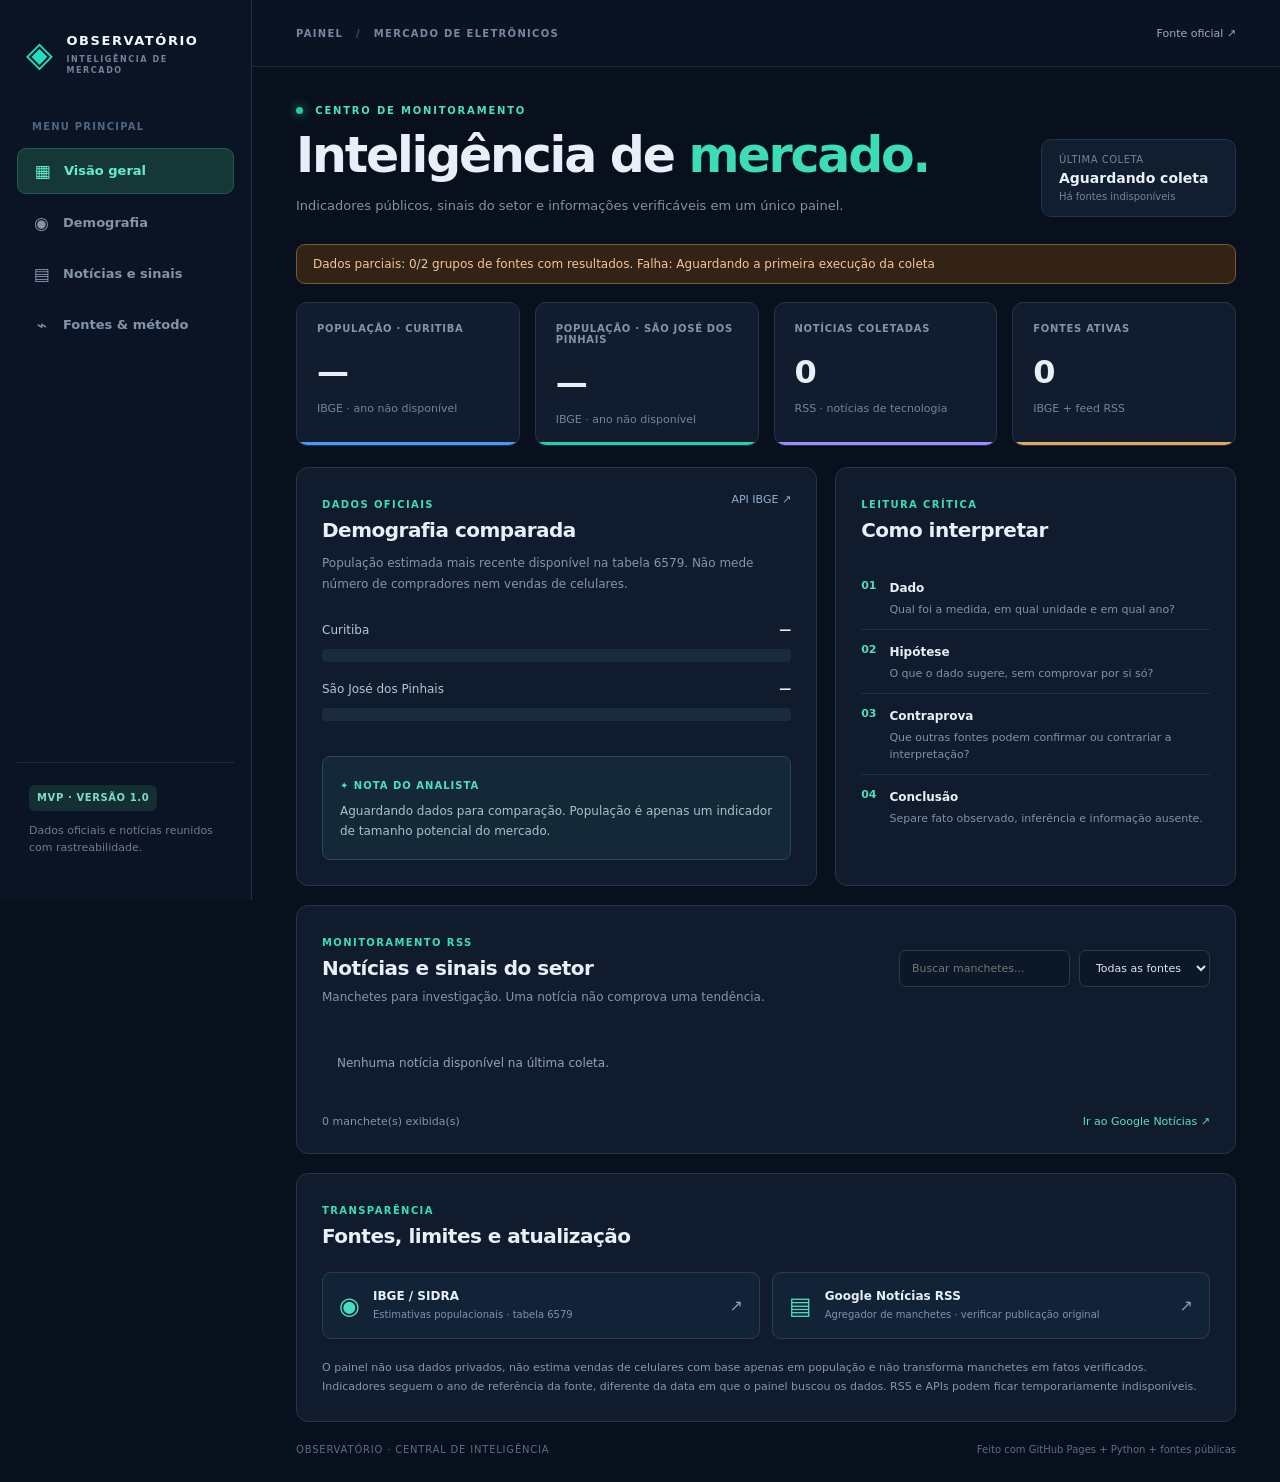
==== index.html @ 1c0e1608 "Corrige entrada do GitHub Pages redirecionando para site/" ====
<!doctype html>
<html lang="pt-BR">
<head>
  <meta charset="utf-8">
  <meta name="viewport" content="width=device-width, initial-scale=1">
  <meta name="robots" content="noindex">
  <title>Central de Inteligência — Abrindo painel</title>
  <meta http-equiv="refresh" content="0; url=./site/">
  <script>window.location.replace('./site/');</script>
</head>
<body>
  <p>Abrindo a Central de Inteligência… <a href="./site/">Clique aqui para acessar o painel</a>.</p>
</body>
</html>
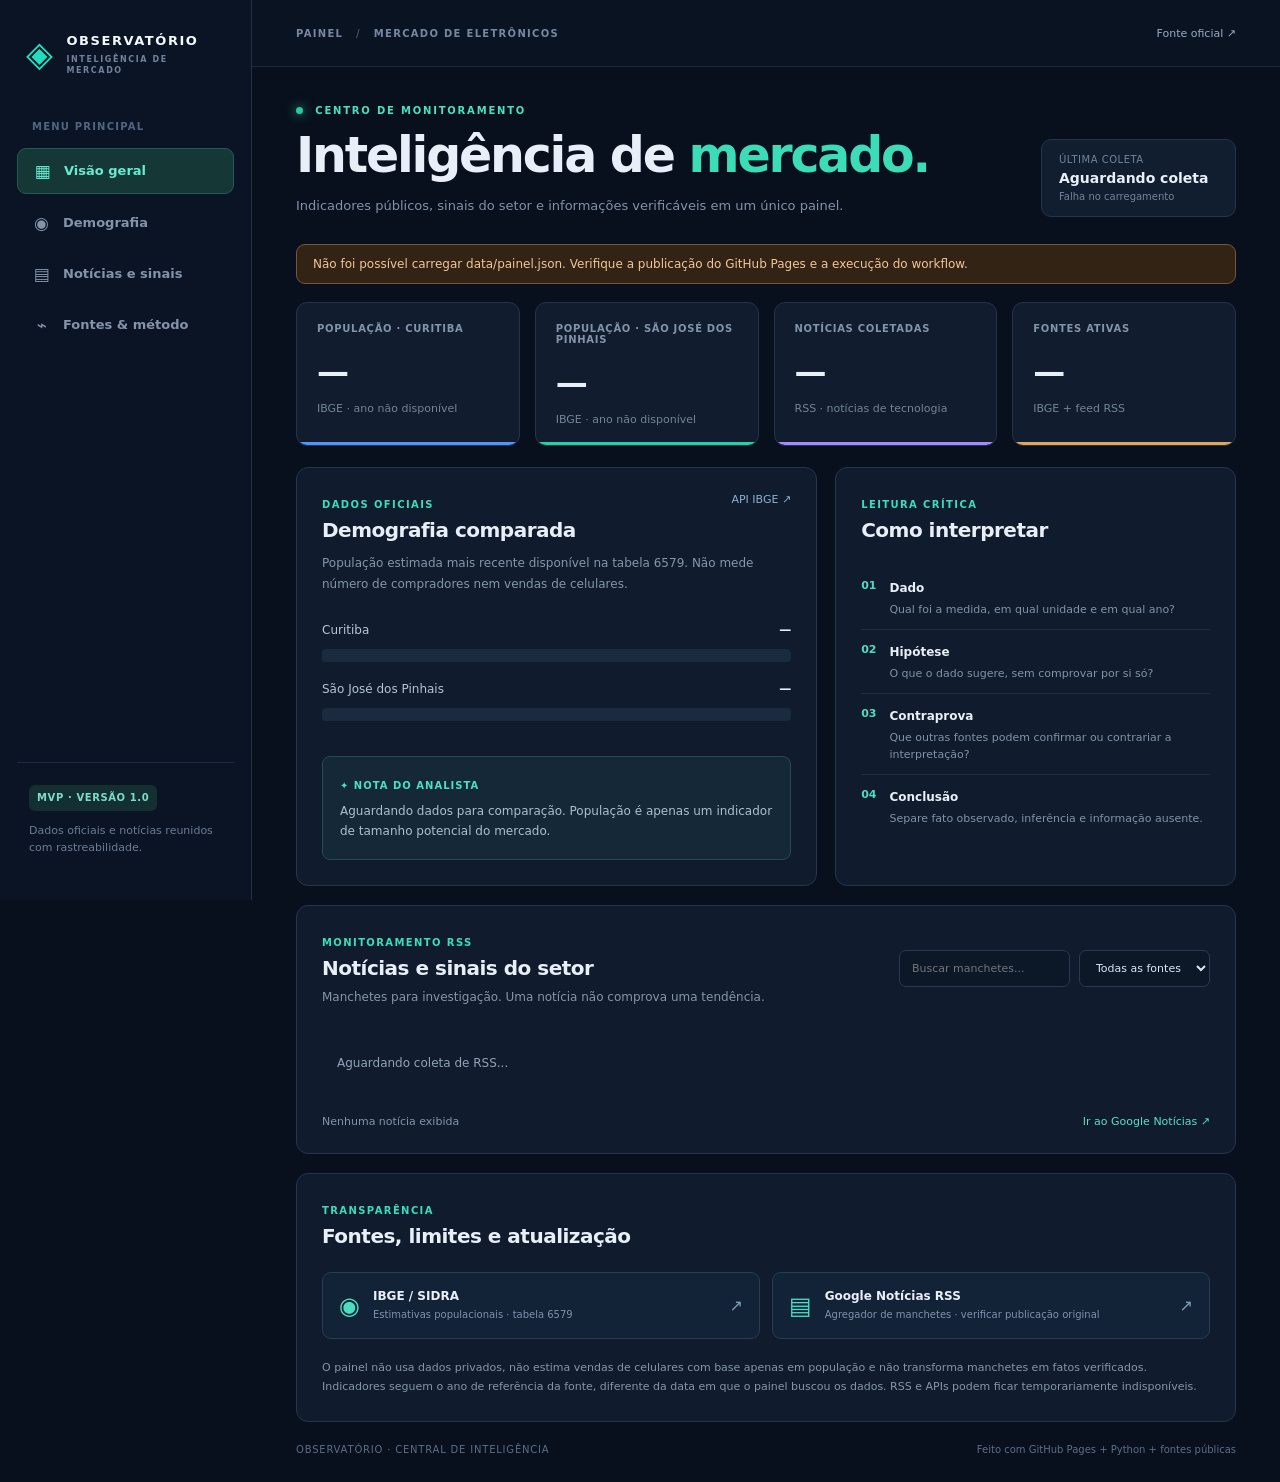
==== commit dc3274c8: "Corrige homepage: renderiza painel completo sem redirecionamento" ====
--- a/index.html
+++ b/index.html
@@ -3,12 +3,87 @@
 <head>
   <meta charset="utf-8">
   <meta name="viewport" content="width=device-width, initial-scale=1">
-  <meta name="robots" content="noindex">
-  <title>Central de Inteligência — Abrindo painel</title>
-  <meta http-equiv="refresh" content="0; url=./site/">
-  <script>window.location.replace('./site/');</script>
+  <meta name="theme-color" content="#0a1222">
+  <meta name="description" content="Painel de inteligência de mercado com indicadores públicos do IBGE e notícias de tecnologia via RSS.">
+  <title>Observatório | Inteligência de Mercado</title>
+  <link rel="stylesheet" href="./site/styles.css">
 </head>
 <body>
-  <p>Abrindo a Central de Inteligência… <a href="./site/">Clique aqui para acessar o painel</a>.</p>
+  <div class="layout">
+    <aside class="sidebar" aria-label="Navegação principal">
+      <a class="brand" href="#inicio"><span class="brand-icon">◈</span><span>OBSERVATÓRIO<small>INTELIGÊNCIA DE MERCADO</small></span></a>
+      <div class="nav-label">MENU PRINCIPAL</div>
+      <nav>
+        <a class="nav-link active" href="#inicio"><span>▦</span> Visão geral</a>
+        <a class="nav-link" href="#demografia"><span>◉</span> Demografia</a>
+        <a class="nav-link" href="#noticias"><span>▤</span> Notícias e sinais</a>
+        <a class="nav-link" href="#fontes"><span>⌁</span> Fontes & método</a>
+      </nav>
+      <div class="sidebar-bottom">
+        <span class="tiny-pill">MVP · VERSÃO 1.0</span>
+        <p>Dados oficiais e notícias reunidos com rastreabilidade.</p>
+      </div>
+    </aside>
+    <main id="inicio" class="main">
+      <header class="topbar">
+        <div class="crumb">PAINEL <span>/</span> MERCADO DE ELETRÔNICOS</div>
+        <a class="top-link" href="https://www.ibge.gov.br/" target="_blank" rel="noopener noreferrer">Fonte oficial ↗</a>
+      </header>
+      <div class="content">
+        <div class="hero-top">
+          <div>
+            <div class="eyebrow"><span class="dot"></span> CENTRO DE MONITORAMENTO</div>
+            <h1>Inteligência de <em>mercado.</em></h1>
+            <p class="subtitle">Indicadores públicos, sinais do setor e informações verificáveis em um único painel.</p>
+          </div>
+          <div class="update-box"><span>ÚLTIMA COLETA</span><strong id="updated-at">Aguardando coleta</strong><small id="source-status">Sem dados carregados</small></div>
+        </div>
+        <div id="alert" class="alert" role="status">O painel está carregando as fontes.</div>
+
+        <section aria-label="Indicadores principais" class="metrics">
+          <article class="metric-card"><span class="metric-label">POPULAÇÃO · CURITIBA</span><strong id="population-curitiba">—</strong><span class="metric-foot" id="year-curitiba">IBGE · ano não disponível</span><span class="metric-accent blue"></span></article>
+          <article class="metric-card"><span class="metric-label">POPULAÇÃO · SÃO JOSÉ DOS PINHAIS</span><strong id="population-sjp">—</strong><span class="metric-foot" id="year-sjp">IBGE · ano não disponível</span><span class="metric-accent teal"></span></article>
+          <article class="metric-card"><span class="metric-label">NOTÍCIAS COLETADAS</span><strong id="news-count">—</strong><span class="metric-foot">RSS · notícias de tecnologia</span><span class="metric-accent violet"></span></article>
+          <article class="metric-card"><span class="metric-label">FONTES ATIVAS</span><strong id="sources-count">—</strong><span class="metric-foot">IBGE + feed RSS</span><span class="metric-accent amber"></span></article>
+        </section>
+
+        <div class="two-col">
+          <section id="demografia" class="panel" aria-labelledby="demografia-title">
+            <div class="panel-head"><div><span class="kicker">DADOS OFICIAIS</span><h2 id="demografia-title">Demografia comparada</h2></div><a href="https://servicodados.ibge.gov.br/api/docs/agregados" target="_blank" rel="noopener noreferrer" class="small-link">API IBGE ↗</a></div>
+            <p class="panel-note">População estimada mais recente disponível na tabela 6579. Não mede número de compradores nem vendas de celulares.</p>
+            <div class="bars">
+              <div class="bar-info"><span>Curitiba</span><strong id="bar-value-curitiba">—</strong></div><div class="bar-track"><div class="bar-fill bar-blue" id="bar-curitiba" style="width:0%"></div></div>
+              <div class="bar-info"><span>São José dos Pinhais</span><strong id="bar-value-sjp">—</strong></div><div class="bar-track"><div class="bar-fill bar-teal" id="bar-sjp" style="width:0%"></div></div>
+            </div>
+            <div class="insight"><span>✦ NOTA DO ANALISTA</span><p id="population-insight">Aguardando dados para comparação. População é apenas um indicador de tamanho potencial do mercado.</p></div>
+          </section>
+          <section class="panel" aria-labelledby="metodo-title">
+            <div class="panel-head"><div><span class="kicker">LEITURA CRÍTICA</span><h2 id="metodo-title">Como interpretar</h2></div></div>
+            <div class="method-item"><span class="method-num">01</span><div><strong>Dado</strong><p>Qual foi a medida, em qual unidade e em qual ano?</p></div></div>
+            <div class="method-item"><span class="method-num">02</span><div><strong>Hipótese</strong><p>O que o dado sugere, sem comprovar por si só?</p></div></div>
+            <div class="method-item"><span class="method-num">03</span><div><strong>Contraprova</strong><p>Que outras fontes podem confirmar ou contrariar a interpretação?</p></div></div>
+            <div class="method-item"><span class="method-num">04</span><div><strong>Conclusão</strong><p>Separe fato observado, inferência e informação ausente.</p></div></div>
+          </section>
+        </div>
+
+        <section id="noticias" class="panel news-panel" aria-labelledby="noticias-title">
+          <div class="panel-head news-header"><div><span class="kicker">MONITORAMENTO RSS</span><h2 id="noticias-title">Notícias e sinais do setor</h2><p class="panel-note">Manchetes para investigação. Uma notícia não comprova uma tendência.</p></div><div class="news-controls"><label class="sr-only" for="news-search">Buscar manchetes</label><input id="news-search" placeholder="Buscar manchetes..." type="search"><label class="sr-only" for="news-filter">Fonte</label><select id="news-filter"><option value="">Todas as fontes</option></select></div></div>
+          <div id="news-list" class="news-list"><p class="empty">Aguardando coleta de RSS...</p></div>
+          <div class="news-bottom"><span id="news-shown">Nenhuma notícia exibida</span><a href="https://news.google.com/?hl=pt-BR&gl=BR&ceid=BR:pt-419" target="_blank" rel="noopener noreferrer">Ir ao Google Notícias ↗</a></div>
+        </section>
+
+        <section id="fontes" class="panel" aria-labelledby="fontes-title">
+          <div class="panel-head"><div><span class="kicker">TRANSPARÊNCIA</span><h2 id="fontes-title">Fontes, limites e atualização</h2></div></div>
+          <div class="sources-grid">
+            <a href="https://sidra.ibge.gov.br/tabela/6579" target="_blank" rel="noopener noreferrer" class="source-card"><span class="source-icon">◉</span><div><strong>IBGE / SIDRA</strong><small>Estimativas populacionais · tabela 6579</small></div><span>↗</span></a>
+            <a href="https://news.google.com/" target="_blank" rel="noopener noreferrer" class="source-card"><span class="source-icon">▤</span><div><strong>Google Notícias RSS</strong><small>Agregador de manchetes · verificar publicação original</small></div><span>↗</span></a>
+          </div>
+          <p class="disclaimer">O painel não usa dados privados, não estima vendas de celulares com base apenas em população e não transforma manchetes em fatos verificados. Indicadores seguem o ano de referência da fonte, diferente da data em que o painel buscou os dados. RSS e APIs podem ficar temporariamente indisponíveis.</p>
+        </section>
+        <footer>OBSERVATÓRIO · CENTRAL DE INTELIGÊNCIA <span>Feito com GitHub Pages + Python + fontes públicas</span></footer>
+      </div>
+    </main>
+  </div>
+  <script src="./site/app.js" defer></script>
 </body>
 </html>
--- a/site/styles.css
+++ b/site/styles.css
@@ -0,0 +1 @@
+:root{color-scheme:dark;font-family:Inter,ui-sans-serif,system-ui,-apple-system,BlinkMacSystemFont,"Segoe UI",sans-serif;background:#080f1d;color:#e9eff8;font-synthesis:none}*{box-sizing:border-box}html{scroll-behavior:smooth}body{margin:0}a{color:inherit;text-decoration:none}button,input,select{font:inherit}.layout{display:flex;min-height:100vh}.sidebar{width:252px;background:#0b1424;border-right:1px solid #223047;position:sticky;top:0;height:100vh;display:flex;flex-direction:column;padding:32px 17px}.brand{display:flex;align-items:center;gap:12px;padding:0 9px 44px;color:#f3f8ff;font-size:13px;letter-spacing:.12em;font-weight:800;line-height:1.4}.brand-icon{color:#22dec0;font-size:35px;line-height:1}.brand small{display:block;color:#71829d;font-size:8px;letter-spacing:.2em;margin-top:4px}.nav-label{color:#506580;font-size:10px;font-weight:800;letter-spacing:.12em;padding:0 15px 16px}.sidebar nav{display:flex;flex-direction:column;gap:7px}.nav-link{color:#8293aa;border-radius:9px;font-size:13px;font-weight:600;padding:12px 15px;display:flex;align-items:center;gap:12px}.nav-link span{font-size:17px;display:inline-block;width:19px;text-align:center}.nav-link:hover{color:white;background:#15253a}.nav-link.active{background:#153735;color:#64edd2;border:1px solid #215c51}.sidebar-bottom{margin-top:auto;border-top:1px solid #1d2a3f;padding:22px 12px 0;color:#6b7c94;font-size:11px;line-height:1.6}.tiny-pill{display:inline-block;font-size:10px;color:#7bdcc7;background:#142f32;padding:5px 8px;border-radius:6px;font-weight:700;letter-spacing:.06em}.main{flex:1;min-width:0}.topbar{height:67px;padding:0 44px;border-bottom:1px solid #1b2a3d;display:flex;align-items:center;justify-content:space-between;background:#0a1322}.crumb{letter-spacing:.13em;font-weight:800;font-size:10px;color:#7488a2}.crumb span{padding:0 8px;color:#40556d}.top-link{font-size:11px;color:#9aacc1}.content{padding:38px 44px 27px;max-width:1530px;margin:0 auto}.hero-top{display:flex;justify-content:space-between;align-items:end;gap:24px;margin-bottom:27px}.eyebrow{font-size:10px;letter-spacing:.18em;color:#4ce1bb;font-weight:800;margin-bottom:12px}.dot{display:inline-block;width:7px;height:7px;border-radius:50%;background:#25ca9d;box-shadow:0 0 12px #25ca9d;margin-right:7px}h1{font-size:clamp(32px,4.3vw,49px);letter-spacing:-.045em;margin:0;font-weight:800;line-height:1.15}h1 em{font-style:normal;color:#3cdcb9}.subtitle{color:#8192a9;font-size:13px;margin:12px 0 0;line-height:1.6;max-width:640px}.update-box{background:#111e30;border:1px solid #25344a;border-radius:10px;min-width:195px;padding:14px 17px;display:flex;flex-direction:column;gap:5px}.update-box span,.update-box small{font-size:10px;color:#72849d;letter-spacing:.05em}.update-box strong{font-size:14px}.update-box small{letter-spacing:0}.alert{border:1px solid #314966;background:#132236;color:#b7c7db;padding:12px 16px;border-radius:9px;font-size:12px;margin-bottom:18px}.alert.ok{border-color:#205448;background:#102a29;color:#96e8d2}.alert.warn{border-color:#795637;background:#322315;color:#f1c698}.metrics{display:grid;grid-template-columns:repeat(4,minmax(0,1fr));gap:15px;margin-bottom:21px}.metric-card{background:#111d2e;border:1px solid #253349;border-radius:11px;padding:20px 20px 19px;min-height:137px;position:relative;overflow:hidden}.metric-label{display:block;font-size:10px;color:#8293ac;letter-spacing:.07em;font-weight:800;margin-bottom:19px}.metric-card strong{font-size:clamp(21px,2.7vw,32px);letter-spacing:-.045em;display:block;font-weight:750}.metric-foot{font-size:11px;color:#72849a;display:block;margin-top:11px}.metric-accent{height:3px;position:absolute;bottom:0;left:0;width:100%}.metric-accent.blue{background:#4e96fc}.metric-accent.teal{background:#24cfaa}.metric-accent.violet{background:#a18bff}.metric-accent.amber{background:#e0a75a}.two-col{display:grid;grid-template-columns:1.3fr 1fr;gap:18px;margin-bottom:19px}.panel{background:#101c2d;border:1px solid #25354a;border-radius:12px;padding:25px;min-width:0}.panel-head{display:flex;align-items:flex-start;justify-content:space-between;gap:16px;margin-bottom:24px}.kicker{font-size:10px;letter-spacing:.14em;color:#3addb8;font-weight:800}h2{font-size:20px;letter-spacing:-.025em;margin:6px 0 0}.small-link{font-size:11px;color:#8bafd4;white-space:nowrap}.panel-note{font-size:12px;line-height:1.7;color:#8495ab;margin:-13px 0 23px}.bars{display:grid;gap:12px;margin:29px 0 27px}.bar-info{display:flex;justify-content:space-between;gap:10px;font-size:12px;color:#b6c5d6}.bar-info strong{color:#e8f1ff}.bar-track{background:#1a2a3f;height:13px;border-radius:4px;overflow:hidden;margin-bottom:8px}.bar-fill{height:100%;border-radius:4px;transition:width .5s ease}.bar-blue{background:linear-gradient(90deg,#297fdc,#73b9ff)}.bar-teal{background:linear-gradient(90deg,#0d9d90,#3be9c7)}.insight{background:#142838;border:1px solid #244c55;border-radius:8px;padding:17px}.insight span{font-size:10px;letter-spacing:.1em;color:#4bdfc4;font-weight:800}.insight p{font-size:12px;color:#abc0cd;line-height:1.7;margin:8px 0 0}.method-item{display:flex;gap:13px;padding:11px 0;border-bottom:1px solid #1f2f43}.method-item:last-child{border-bottom:0}.method-num{font-size:11px;color:#4dddbd;font-weight:700;padding-top:2px}.method-item strong{font-size:12px}.method-item p{margin:5px 0 0;color:#7f92a9;font-size:11px;line-height:1.55}.news-panel{margin-bottom:19px}.news-header{align-items:center;margin-bottom:22px}.news-header .panel-note{margin:7px 0 0}.news-controls{display:flex;gap:9px}.news-controls input,.news-controls select{min-width:0;color:#dce7f4;background:#0c1728;border:1px solid #293a51;border-radius:7px;padding:10px 12px;font-size:11px;outline:none}.news-controls input:focus,.news-controls select:focus{border-color:#2cbfa5}.news-list{display:grid;grid-template-columns:repeat(2,minmax(0,1fr));gap:10px}.news-item{border:1px solid #25344a;background:#122034;border-radius:9px;padding:18px;display:flex;flex-direction:column;gap:10px;min-height:133px;transition:border-color .2s}.news-item:hover{border-color:#42c2ac}.news-tag{font-size:9px;letter-spacing:.08em;font-weight:800;color:#75ead5}.news-item h3{font-size:14px;line-height:1.45;margin:0;font-weight:650;display:-webkit-box;-webkit-line-clamp:2;-webkit-box-orient:vertical;overflow:hidden}.news-meta{font-size:10px;color:#8494aa;margin-top:auto}.empty{color:#91a3ba;font-size:12px;padding:15px}.news-bottom{display:flex;justify-content:space-between;align-items:center;padding:18px 0 0;color:#8194ad;font-size:11px}.news-bottom a{color:#57dfc4}.sources-grid{display:grid;grid-template-columns:repeat(2,minmax(0,1fr));gap:12px}.source-card{border:1px solid #2a3c51;background:#122338;border-radius:9px;display:flex;align-items:center;gap:13px;padding:16px}.source-card:hover{border-color:#46b6a5}.source-icon{font-size:24px;color:#4addbf}.source-card div{flex:1;min-width:0}.source-card strong{font-size:12px;display:block}.source-card small{display:block;color:#8191a9;font-size:10px;margin-top:5px;line-height:1.4}.source-card>span:last-child{color:#7ea1b5}.disclaimer{font-size:11px;color:#8596a9;line-height:1.7;margin:20px 0 0}footer{display:flex;justify-content:space-between;gap:15px;padding-top:22px;font-size:10px;letter-spacing:.08em;color:#58708a}footer span{letter-spacing:0}.sr-only{position:absolute;width:1px;height:1px;padding:0;margin:-1px;overflow:hidden;clip:rect(0,0,0,0);white-space:nowrap;border:0}@media(max-width:1080px){.sidebar{width:205px}.content{padding:28px 25px}.topbar{padding:0 25px}.metrics{grid-template-columns:repeat(2,minmax(0,1fr))}.two-col{grid-template-columns:1fr}}@media(max-width:730px){.layout{display:block}.sidebar{width:100%;height:auto;position:static;padding:18px;border-right:0;border-bottom:1px solid #223047}.brand{padding:0 0 12px}.nav-label,.sidebar-bottom{display:none}.sidebar nav{display:flex;flex-direction:row;overflow-x:auto}.nav-link{font-size:10px;white-space:nowrap;padding:8px 10px}.nav-link span{display:none}.topbar{height:48px;padding:0 18px}.content{padding:24px 15px}.hero-top{display:block}.update-box{margin-top:16px;max-width:300px}.metrics{gap:9px}.metric-card{padding:15px;min-height:118px}.metric-label{font-size:9px}.metric-card strong{font-size:24px}.panel{padding:18px}.panel-head{flex-wrap:wrap}.news-header{align-items:stretch}.news-controls{width:100%;flex-wrap:wrap}.news-controls input{flex:1}.news-list,.sources-grid{grid-template-columns:1fr}.news-bottom,footer{flex-wrap:wrap}.crumb{font-size:9px}}@media(prefers-reduced-motion:reduce){*{scroll-behavior:auto!important;transition:none!important}}
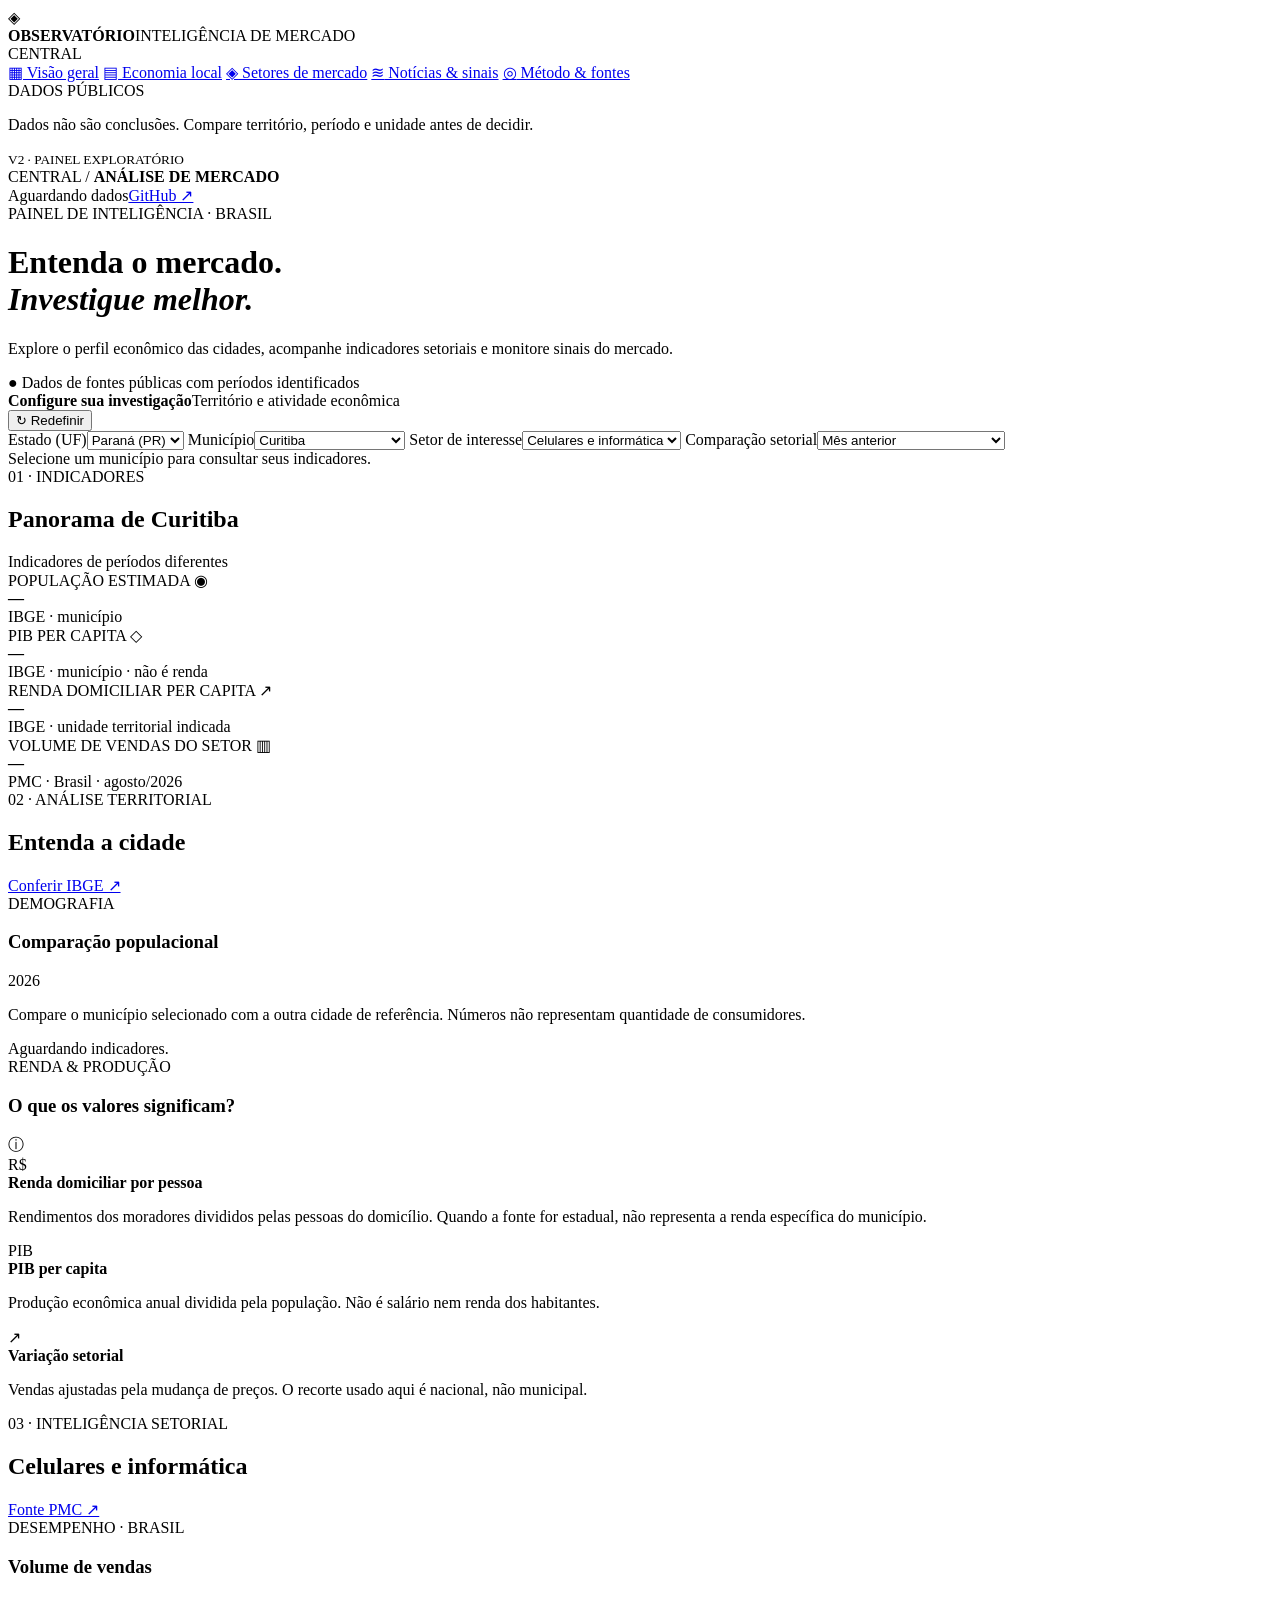
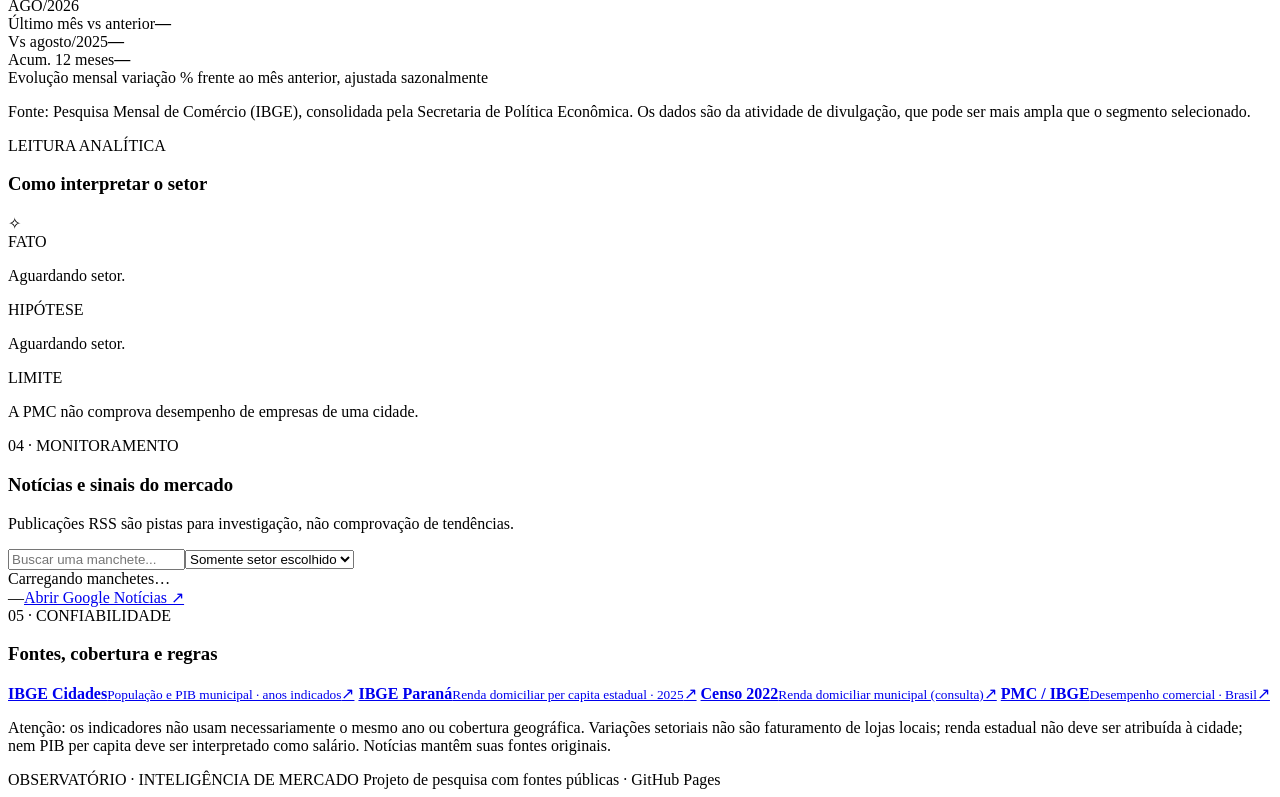
==== commit 5426877e: "Reestrutura painel V2 com filtros de cidade, setor, renda, PIB e desempenho" ====
--- a/index.html
+++ b/index.html
@@ -3,87 +3,111 @@
 <head>
   <meta charset="utf-8">
   <meta name="viewport" content="width=device-width, initial-scale=1">
-  <meta name="theme-color" content="#0a1222">
-  <meta name="description" content="Painel de inteligência de mercado com indicadores públicos do IBGE e notícias de tecnologia via RSS.">
+  <meta name="theme-color" content="#07121d">
+  <meta name="description" content="Observatório de inteligência de mercado: cidades, renda, PIB per capita, desempenho do comércio e notícias com fontes.">
   <title>Observatório | Inteligência de Mercado</title>
-  <link rel="stylesheet" href="./site/styles.css">
+  <link rel="stylesheet" href="./site/v2.css">
+  <script src="./site/v2.js" defer></script>
 </head>
 <body>
-  <div class="layout">
-    <aside class="sidebar" aria-label="Navegação principal">
-      <a class="brand" href="#inicio"><span class="brand-icon">◈</span><span>OBSERVATÓRIO<small>INTELIGÊNCIA DE MERCADO</small></span></a>
-      <div class="nav-label">MENU PRINCIPAL</div>
-      <nav>
-        <a class="nav-link active" href="#inicio"><span>▦</span> Visão geral</a>
-        <a class="nav-link" href="#demografia"><span>◉</span> Demografia</a>
-        <a class="nav-link" href="#noticias"><span>▤</span> Notícias e sinais</a>
-        <a class="nav-link" href="#fontes"><span>⌁</span> Fontes & método</a>
+  <div class="shell">
+    <aside class="sidebar">
+      <div class="identity"><span class="logo-mark">◈</span><div><strong>OBSERVATÓRIO</strong><span>INTELIGÊNCIA DE MERCADO</span></div></div>
+      <div class="group-title">CENTRAL</div>
+      <nav class="nav">
+        <a class="selected" href="#visao"><span>▦</span> Visão geral</a>
+        <a href="#economia"><span>▤</span> Economia local</a>
+        <a href="#setores"><span>◈</span> Setores de mercado</a>
+        <a href="#noticias"><span>≋</span> Notícias & sinais</a>
+        <a href="#metodologia"><span>◎</span> Método & fontes</a>
       </nav>
-      <div class="sidebar-bottom">
-        <span class="tiny-pill">MVP · VERSÃO 1.0</span>
-        <p>Dados oficiais e notícias reunidos com rastreabilidade.</p>
+      <div class="side-bottom">
+        <div class="pulse"><i></i> DADOS PÚBLICOS</div>
+        <p>Dados não são conclusões. Compare território, período e unidade antes de decidir.</p>
+        <small>V2 · PAINEL EXPLORATÓRIO</small>
       </div>
     </aside>
-    <main id="inicio" class="main">
+    <main id="visao" class="main">
       <header class="topbar">
-        <div class="crumb">PAINEL <span>/</span> MERCADO DE ELETRÔNICOS</div>
-        <a class="top-link" href="https://www.ibge.gov.br/" target="_blank" rel="noopener noreferrer">Fonte oficial ↗</a>
+        <div class="breadcrumb">CENTRAL / <b>ANÁLISE DE MERCADO</b></div>
+        <div class="top-actions"><span class="sync-dot"></span><span id="collect-date">Aguardando dados</span><a href="https://github.com/BottmannBar/Inteligencia" target="_blank" rel="noopener">GitHub ↗</a></div>
       </header>
-      <div class="content">
-        <div class="hero-top">
-          <div>
-            <div class="eyebrow"><span class="dot"></span> CENTRO DE MONITORAMENTO</div>
-            <h1>Inteligência de <em>mercado.</em></h1>
-            <p class="subtitle">Indicadores públicos, sinais do setor e informações verificáveis em um único painel.</p>
+      <div class="workspace">
+        <div class="title-area">
+          <div><div class="eyebrow">PAINEL DE INTELIGÊNCIA · BRASIL</div><h1>Entenda o mercado.<br><em>Investigue melhor.</em></h1><p>Explore o perfil econômico das cidades, acompanhe indicadores setoriais e monitore sinais do mercado.</p></div>
+          <div class="legend" id="data-state">● Dados de fontes públicas com períodos identificados</div>
+        </div>
+        <section class="filters" aria-label="Filtros da investigação">
+          <div class="filter-head"><div><strong>Configure sua investigação</strong><span>Território e atividade econômica</span></div><button id="reset" type="button" class="quiet">↻ Redefinir</button></div>
+          <div class="filters-grid">
+            <label>Estado (UF)<select id="uf"><option value="PR">Paraná (PR)</option></select></label>
+            <label>Município<select id="city"><option value="4106902">Curitiba</option><option value="4125506">São José dos Pinhais</option></select></label>
+            <label>Setor de interesse<select id="sector"><option value="tecnologia">Celulares e informática</option></select></label>
+            <label>Comparação setorial<select id="comparison"><option value="mom">Mês anterior</option><option value="yoy">Mesmo mês do ano anterior</option><option value="y12">Acumulado em 12 meses</option></select></label>
           </div>
-          <div class="update-box"><span>ÚLTIMA COLETA</span><strong id="updated-at">Aguardando coleta</strong><small id="source-status">Sem dados carregados</small></div>
-        </div>
-        <div id="alert" class="alert" role="status">O painel está carregando as fontes.</div>
-
-        <section aria-label="Indicadores principais" class="metrics">
-          <article class="metric-card"><span class="metric-label">POPULAÇÃO · CURITIBA</span><strong id="population-curitiba">—</strong><span class="metric-foot" id="year-curitiba">IBGE · ano não disponível</span><span class="metric-accent blue"></span></article>
-          <article class="metric-card"><span class="metric-label">POPULAÇÃO · SÃO JOSÉ DOS PINHAIS</span><strong id="population-sjp">—</strong><span class="metric-foot" id="year-sjp">IBGE · ano não disponível</span><span class="metric-accent teal"></span></article>
-          <article class="metric-card"><span class="metric-label">NOTÍCIAS COLETADAS</span><strong id="news-count">—</strong><span class="metric-foot">RSS · notícias de tecnologia</span><span class="metric-accent violet"></span></article>
-          <article class="metric-card"><span class="metric-label">FONTES ATIVAS</span><strong id="sources-count">—</strong><span class="metric-foot">IBGE + feed RSS</span><span class="metric-accent amber"></span></article>
+          <div class="filter-foot" id="city-status">Selecione um município para consultar seus indicadores.</div>
         </section>
-
-        <div class="two-col">
-          <section id="demografia" class="panel" aria-labelledby="demografia-title">
-            <div class="panel-head"><div><span class="kicker">DADOS OFICIAIS</span><h2 id="demografia-title">Demografia comparada</h2></div><a href="https://servicodados.ibge.gov.br/api/docs/agregados" target="_blank" rel="noopener noreferrer" class="small-link">API IBGE ↗</a></div>
-            <p class="panel-note">População estimada mais recente disponível na tabela 6579. Não mede número de compradores nem vendas de celulares.</p>
-            <div class="bars">
-              <div class="bar-info"><span>Curitiba</span><strong id="bar-value-curitiba">—</strong></div><div class="bar-track"><div class="bar-fill bar-blue" id="bar-curitiba" style="width:0%"></div></div>
-              <div class="bar-info"><span>São José dos Pinhais</span><strong id="bar-value-sjp">—</strong></div><div class="bar-track"><div class="bar-fill bar-teal" id="bar-sjp" style="width:0%"></div></div>
-            </div>
-            <div class="insight"><span>✦ NOTA DO ANALISTA</span><p id="population-insight">Aguardando dados para comparação. População é apenas um indicador de tamanho potencial do mercado.</p></div>
+        <div id="global-alert" class="notice" hidden></div>
+        <div class="section-top"><div><span class="eyebrow">01 · INDICADORES</span><h2 id="city-title">Panorama de Curitiba</h2></div><span class="source-tag">Indicadores de períodos diferentes</span></div>
+        <section class="kpis" aria-label="Indicadores econômicos">
+          <article class="kpi"><div class="kpi-line">POPULAÇÃO ESTIMADA <span>◉</span></div><strong id="kpi-pop">—</strong><div class="kpi-foot" id="kpi-pop-sub">IBGE · município</div></article>
+          <article class="kpi"><div class="kpi-line">PIB PER CAPITA <span>◇</span></div><strong id="kpi-pib">—</strong><div class="kpi-foot" id="kpi-pib-sub">IBGE · município · não é renda</div></article>
+          <article class="kpi"><div class="kpi-line">RENDA DOMICILIAR PER CAPITA <span>↗</span></div><strong id="kpi-income">—</strong><div class="kpi-foot" id="kpi-income-sub">IBGE · unidade territorial indicada</div></article>
+          <article class="kpi emphasis"><div class="kpi-line">VOLUME DE VENDAS DO SETOR <span>▥</span></div><strong id="kpi-sector">—</strong><div class="kpi-foot" id="kpi-sector-sub">PMC · Brasil · agosto/2026</div></article>
+        </section>
+        <div class="section-top" id="economia"><div><span class="eyebrow">02 · ANÁLISE TERRITORIAL</span><h2>Entenda a cidade</h2></div><a id="city-source" href="https://www.ibge.gov.br/cidades-e-estados/pr/curitiba.html" target="_blank" rel="noopener" class="text-link">Conferir IBGE ↗</a></div>
+        <div class="main-grid">
+          <section class="panel">
+            <div class="panel-heading"><div><span class="micro">DEMOGRAFIA</span><h3>Comparação populacional</h3></div><span class="faint" id="compare-year">2026</span></div>
+            <p class="muted">Compare o município selecionado com a outra cidade de referência. Números não representam quantidade de consumidores.</p>
+            <div id="city-bars" class="city-bars"></div>
+            <div id="pop-reading" class="insight-note">Aguardando indicadores.</div>
           </section>
-          <section class="panel" aria-labelledby="metodo-title">
-            <div class="panel-head"><div><span class="kicker">LEITURA CRÍTICA</span><h2 id="metodo-title">Como interpretar</h2></div></div>
-            <div class="method-item"><span class="method-num">01</span><div><strong>Dado</strong><p>Qual foi a medida, em qual unidade e em qual ano?</p></div></div>
-            <div class="method-item"><span class="method-num">02</span><div><strong>Hipótese</strong><p>O que o dado sugere, sem comprovar por si só?</p></div></div>
-            <div class="method-item"><span class="method-num">03</span><div><strong>Contraprova</strong><p>Que outras fontes podem confirmar ou contrariar a interpretação?</p></div></div>
-            <div class="method-item"><span class="method-num">04</span><div><strong>Conclusão</strong><p>Separe fato observado, inferência e informação ausente.</p></div></div>
+          <section class="panel">
+            <div class="panel-heading"><div><span class="micro">RENDA & PRODUÇÃO</span><h3>O que os valores significam?</h3></div><span class="mini-icon">ⓘ</span></div>
+            <div class="definition"><div class="definition-symbol">R$</div><div><b>Renda domiciliar por pessoa</b><p>Rendimentos dos moradores divididos pelas pessoas do domicílio. Quando a fonte for estadual, não representa a renda específica do município.</p></div></div>
+            <div class="definition"><div class="definition-symbol">PIB</div><div><b>PIB per capita</b><p>Produção econômica anual dividida pela população. Não é salário nem renda dos habitantes.</p></div></div>
+            <div class="definition"><div class="definition-symbol">↗</div><div><b>Variação setorial</b><p>Vendas ajustadas pela mudança de preços. O recorte usado aqui é nacional, não municipal.</p></div></div>
           </section>
         </div>
-
-        <section id="noticias" class="panel news-panel" aria-labelledby="noticias-title">
-          <div class="panel-head news-header"><div><span class="kicker">MONITORAMENTO RSS</span><h2 id="noticias-title">Notícias e sinais do setor</h2><p class="panel-note">Manchetes para investigação. Uma notícia não comprova uma tendência.</p></div><div class="news-controls"><label class="sr-only" for="news-search">Buscar manchetes</label><input id="news-search" placeholder="Buscar manchetes..." type="search"><label class="sr-only" for="news-filter">Fonte</label><select id="news-filter"><option value="">Todas as fontes</option></select></div></div>
-          <div id="news-list" class="news-list"><p class="empty">Aguardando coleta de RSS...</p></div>
-          <div class="news-bottom"><span id="news-shown">Nenhuma notícia exibida</span><a href="https://news.google.com/?hl=pt-BR&gl=BR&ceid=BR:pt-419" target="_blank" rel="noopener noreferrer">Ir ao Google Notícias ↗</a></div>
+        <div class="section-top" id="setores"><div><span class="eyebrow">03 · INTELIGÊNCIA SETORIAL</span><h2 id="sector-title">Celulares e informática</h2></div><a href="https://www.gov.br/fazenda/pt-br/central-de-conteudo/publicacoes/conjuntura-economica/atividade-economica/defeso-eleitoral-2026/informativo-pmc-ago2026.html" target="_blank" rel="noopener" class="text-link">Fonte PMC ↗</a></div>
+        <div class="sector-grid">
+          <section class="panel">
+            <div class="panel-heading"><div><span class="micro">DESEMPENHO · BRASIL</span><h3>Volume de vendas</h3></div><span class="faint">AGO/2026</span></div>
+            <div class="triple">
+              <div><span>Último mês vs anterior</span><b id="sector-mom">—</b></div>
+              <div><span>Vs agosto/2025</span><b id="sector-yoy">—</b></div>
+              <div><span>Acum. 12 meses</span><b id="sector-y12">—</b></div>
+            </div>
+            <div class="chart-title">Evolução mensal <span>variação % frente ao mês anterior, ajustada sazonalmente</span></div>
+            <div class="trend" id="trend-chart"></div>
+            <p class="fineprint">Fonte: Pesquisa Mensal de Comércio (IBGE), consolidada pela Secretaria de Política Econômica. Os dados são da atividade de divulgação, que pode ser mais ampla que o segmento selecionado.</p>
+          </section>
+          <section class="panel sector-insights">
+            <div class="panel-heading"><div><span class="micro">LEITURA ANALÍTICA</span><h3>Como interpretar o setor</h3></div><span class="mini-icon">✧</span></div>
+            <div class="analysis-block"><span class="tag fact">FATO</span><p id="sector-fact">Aguardando setor.</p></div>
+            <div class="analysis-block"><span class="tag hypothesis">HIPÓTESE</span><p id="sector-hypothesis">Aguardando setor.</p></div>
+            <div class="analysis-block"><span class="tag limit">LIMITE</span><p id="sector-limitation">A PMC não comprova desempenho de empresas de uma cidade.</p></div>
+          </section>
+        </div>
+        <section class="panel news-panel" id="noticias">
+          <div class="panel-heading news-head"><div><span class="micro">04 · MONITORAMENTO</span><h3>Notícias e sinais do mercado</h3><p class="muted">Publicações RSS são pistas para investigação, não comprovação de tendências.</p></div><div class="news-tools"><input id="news-search" type="search" placeholder="Buscar uma manchete..." aria-label="Buscar notícias"><select id="news-mode" aria-label="Filtro das notícias"><option value="setor">Somente setor escolhido</option><option value="todas">Todas as notícias</option></select></div></div>
+          <div class="news-list" id="news-list"><div class="empty">Carregando manchetes…</div></div>
+          <div class="news-footer"><span id="news-count">—</span><a href="https://news.google.com/?hl=pt-BR&amp;gl=BR&amp;ceid=BR:pt-419" target="_blank" rel="noopener">Abrir Google Notícias ↗</a></div>
         </section>
-
-        <section id="fontes" class="panel" aria-labelledby="fontes-title">
-          <div class="panel-head"><div><span class="kicker">TRANSPARÊNCIA</span><h2 id="fontes-title">Fontes, limites e atualização</h2></div></div>
-          <div class="sources-grid">
-            <a href="https://sidra.ibge.gov.br/tabela/6579" target="_blank" rel="noopener noreferrer" class="source-card"><span class="source-icon">◉</span><div><strong>IBGE / SIDRA</strong><small>Estimativas populacionais · tabela 6579</small></div><span>↗</span></a>
-            <a href="https://news.google.com/" target="_blank" rel="noopener noreferrer" class="source-card"><span class="source-icon">▤</span><div><strong>Google Notícias RSS</strong><small>Agregador de manchetes · verificar publicação original</small></div><span>↗</span></a>
+        <section class="panel methodology" id="metodologia">
+          <div class="panel-heading"><div><span class="micro">05 · CONFIABILIDADE</span><h3>Fontes, cobertura e regras</h3></div></div>
+          <div class="sources">
+            <a href="https://www.ibge.gov.br/cidades-e-estados.html" target="_blank" rel="noopener"><b>IBGE Cidades</b><small>População e PIB municipal · anos indicados</small>↗</a>
+            <a href="https://www.ibge.gov.br/cidades-e-estados/pr.html" target="_blank" rel="noopener"><b>IBGE Paraná</b><small>Renda domiciliar per capita estadual · 2025</small>↗</a>
+            <a href="https://sidra.ibge.gov.br/tabela/10295" target="_blank" rel="noopener"><b>Censo 2022</b><small>Renda domiciliar municipal (consulta)</small>↗</a>
+            <a href="https://www.ibge.gov.br/estatisticas/economicas/comercio/9227-pesquisa-mensal-de-comercio.html" target="_blank" rel="noopener"><b>PMC / IBGE</b><small>Desempenho comercial · Brasil</small>↗</a>
           </div>
-          <p class="disclaimer">O painel não usa dados privados, não estima vendas de celulares com base apenas em população e não transforma manchetes em fatos verificados. Indicadores seguem o ano de referência da fonte, diferente da data em que o painel buscou os dados. RSS e APIs podem ficar temporariamente indisponíveis.</p>
+          <p class="fineprint">Atenção: os indicadores não usam necessariamente o mesmo ano ou cobertura geográfica. Variações setoriais não são faturamento de lojas locais; renda estadual não deve ser atribuída à cidade; nem PIB per capita deve ser interpretado como salário. Notícias mantêm suas fontes originais.</p>
         </section>
-        <footer>OBSERVATÓRIO · CENTRAL DE INTELIGÊNCIA <span>Feito com GitHub Pages + Python + fontes públicas</span></footer>
+        <footer>OBSERVATÓRIO · INTELIGÊNCIA DE MERCADO <span>Projeto de pesquisa com fontes públicas · GitHub Pages</span></footer>
       </div>
     </main>
   </div>
-  <script src="./site/app.js" defer></script>
 </body>
-</html>
+</html>
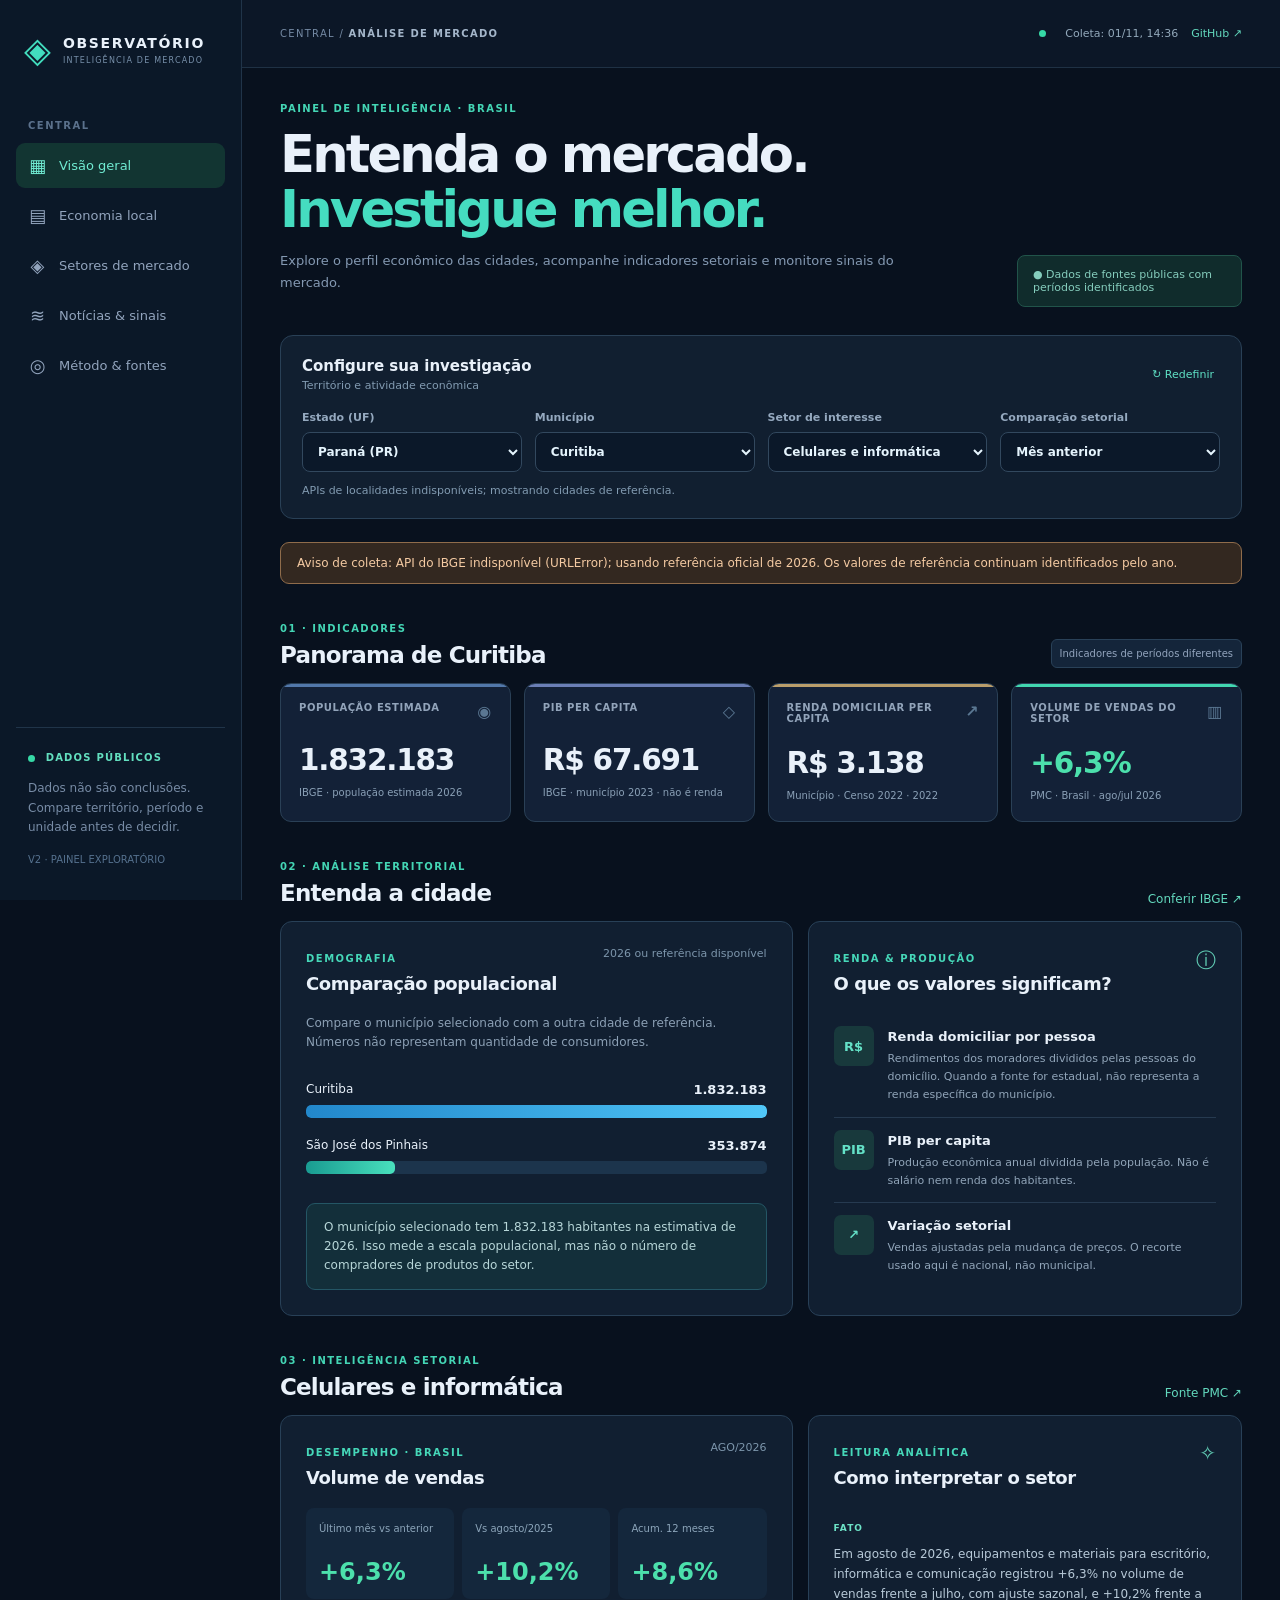
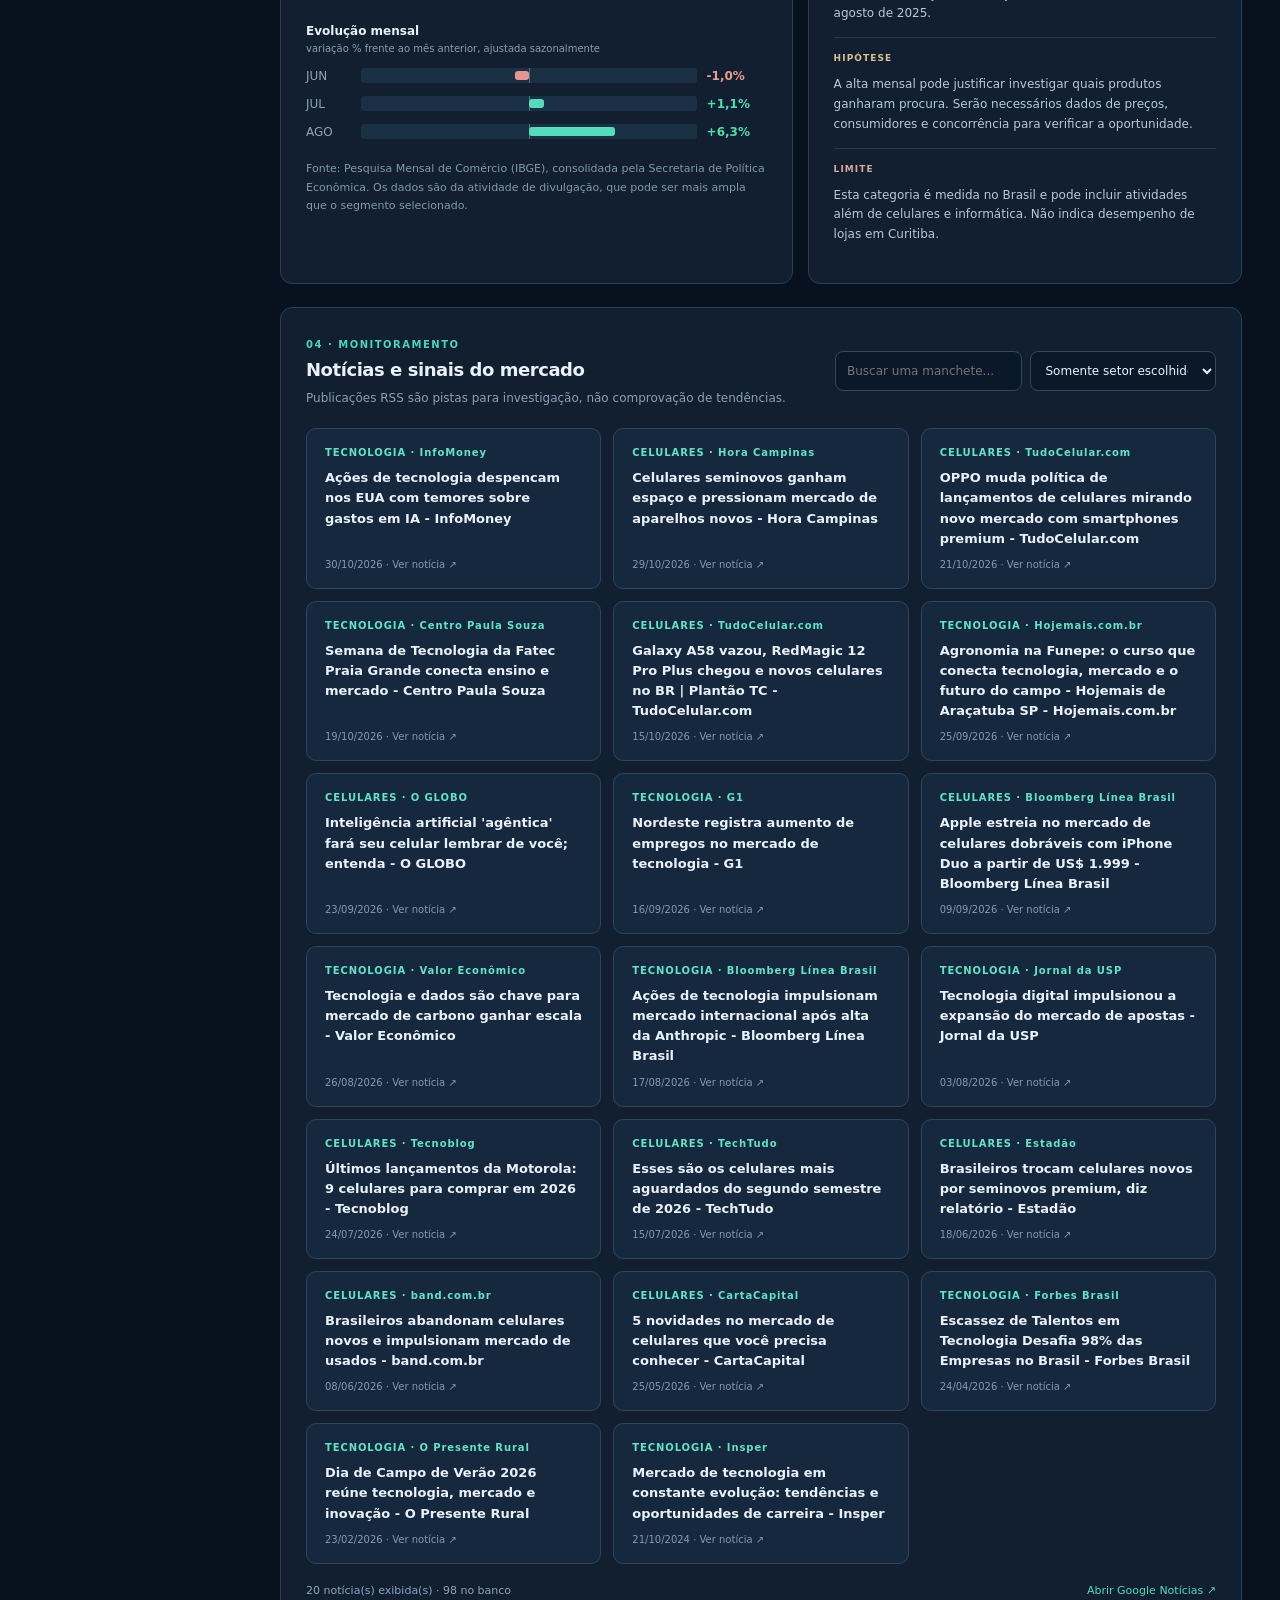
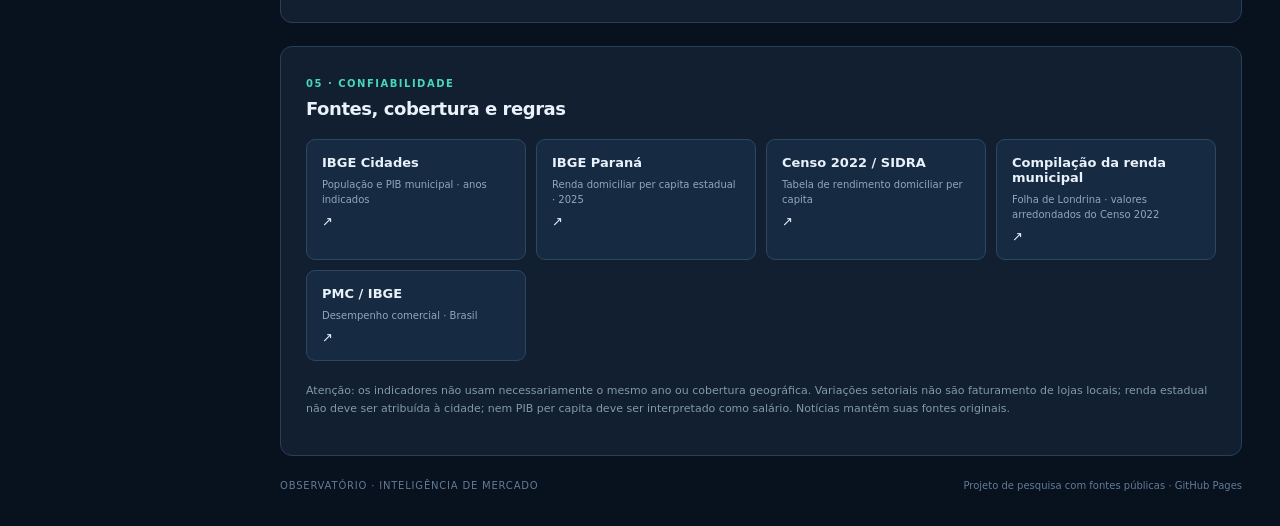
==== commit 7e1f8109: "Documenta origem secundária dos rendimentos municipais do Censo 2022" ====
--- a/index.html
+++ b/index.html
@@ -100,7 +100,8 @@
           <div class="sources">
             <a href="https://www.ibge.gov.br/cidades-e-estados.html" target="_blank" rel="noopener"><b>IBGE Cidades</b><small>População e PIB municipal · anos indicados</small>↗</a>
             <a href="https://www.ibge.gov.br/cidades-e-estados/pr.html" target="_blank" rel="noopener"><b>IBGE Paraná</b><small>Renda domiciliar per capita estadual · 2025</small>↗</a>
-            <a href="https://sidra.ibge.gov.br/tabela/10295" target="_blank" rel="noopener"><b>Censo 2022</b><small>Renda domiciliar municipal (consulta)</small>↗</a>
+            <a href="https://sidra.ibge.gov.br/tabela/10295" target="_blank" rel="noopener"><b>Censo 2022 / SIDRA</b><small>Tabela de rendimento domiciliar per capita</small>↗</a>
+            <a href="https://www.folhadelondrina.com.br/economia/disparidade-de-riqueza-persiste-ate-entre-maiores-cidades-do-parana-3290647e.html" target="_blank" rel="noopener"><b>Compilação da renda municipal</b><small>Folha de Londrina · valores arredondados do Censo 2022</small>↗</a>
             <a href="https://www.ibge.gov.br/estatisticas/economicas/comercio/9227-pesquisa-mensal-de-comercio.html" target="_blank" rel="noopener"><b>PMC / IBGE</b><small>Desempenho comercial · Brasil</small>↗</a>
           </div>
           <p class="fineprint">Atenção: os indicadores não usam necessariamente o mesmo ano ou cobertura geográfica. Variações setoriais não são faturamento de lojas locais; renda estadual não deve ser atribuída à cidade; nem PIB per capita deve ser interpretado como salário. Notícias mantêm suas fontes originais.</p>
--- a/site/v2.css
+++ b/site/v2.css
@@ -0,0 +1 @@
+:root{font-family:Inter,ui-sans-serif,system-ui,-apple-system,BlinkMacSystemFont,"Segoe UI",sans-serif;color:#e9f1fa;background:#08111e;font-synthesis:none}*{box-sizing:border-box}html{scroll-behavior:smooth}body{margin:0}a{text-decoration:none;color:inherit}button,input,select{font:inherit}.shell{display:flex;min-height:100vh}.sidebar{width:242px;flex-shrink:0;position:sticky;top:0;height:100vh;background:#0b1828;border-right:1px solid #203449;padding:30px 16px;display:flex;flex-direction:column}.identity{display:flex;align-items:center;gap:12px;margin:0 8px 50px}.logo-mark{font-size:35px;color:#42ddbe}.identity strong{font-size:14px;letter-spacing:.12em;display:block}.identity span:not(.logo-mark){font-size:8px;letter-spacing:.15em;color:#7890aa;display:block;margin-top:5px}.group-title,.eyebrow,.micro{font-size:10px;font-weight:800;letter-spacing:.15em;color:#44d6b5}.group-title{color:#5b718c;padding:0 12px;margin-bottom:12px}.nav{display:grid;gap:5px}.nav a{font-size:13px;color:#92a4bd;padding:12px 13px;border-radius:9px;display:flex;gap:13px;align-items:center}.nav a span{width:17px;text-align:center;font-size:18px}.nav a:hover,.nav a.selected{background:#123532;color:#70ebd2}.side-bottom{margin-top:auto;color:#778ba5;font-size:12px;line-height:1.65;border-top:1px solid #203449;padding:22px 12px 0}.side-bottom small{color:#55718e;font-size:10px}.pulse{font-size:10px;color:#63dfbf;letter-spacing:.12em;font-weight:800}.pulse i,.sync-dot{display:inline-block;width:7px;height:7px;border-radius:50%;background:#36d9a6;vertical-align:middle;margin-right:6px}.main{min-width:0;flex:1}.topbar{height:68px;border-bottom:1px solid #1f3144;background:#0c1727;padding:0 38px;display:flex;justify-content:space-between;align-items:center;gap:12px}.breadcrumb{font-size:10px;letter-spacing:.13em;color:#758aa4}.breadcrumb b{color:#a4b6ca}.top-actions{font-size:11px;color:#93a9bb;display:flex;align-items:center;gap:13px}.top-actions a,.text-link{color:#63d9be}.workspace{max-width:1540px;margin:auto;padding:35px 38px}.title-area{display:flex;justify-content:space-between;gap:25px;align-items:end;margin-bottom:28px}h1{font-size:clamp(34px,4vw,52px);letter-spacing:-.055em;line-height:1.07;margin:13px 0 10px}h1 em{color:#45dcc0;font-style:normal}.title-area p{color:#8499b2;max-width:670px;font-size:13px;line-height:1.7}.legend{font-size:11px;color:#85cdbd;padding:12px 15px;background:#102c2c;border:1px solid #21544a;border-radius:8px;max-width:225px}.filters{background:#111f30;border:1px solid #294056;border-radius:13px;padding:21px;margin-bottom:23px}.filter-head{display:flex;justify-content:space-between;margin-bottom:19px;align-items:center}.filter-head strong,.filter-head span{display:block}.filter-head strong{font-size:15px}.filter-head span,.filter-foot{color:#829bb1;font-size:11px;margin-top:4px}.quiet{color:#5fe1c5;background:transparent;border:0;cursor:pointer;font-size:11px}.filters-grid{display:grid;grid-template-columns:repeat(4,minmax(0,1fr));gap:13px}.filters-grid label{font-size:11px;color:#95a9bf;font-weight:700;display:grid;gap:8px}.filters-grid select,.news-tools select,.news-tools input{background:#0b1829;border:1px solid #32485e;border-radius:8px;color:#e5f4fd;padding:11px;font-size:12px;width:100%;min-width:0;outline:none}.filters-grid select:focus,.news-tools input:focus,.news-tools select:focus{border-color:#44dfbf}.filter-foot{margin-top:12px}.notice{background:#332820;color:#f4caa2;border:1px solid #8f6c4b;padding:13px 16px;border-radius:9px;font-size:12px;margin:15px 0}.section-top{display:flex;align-items:end;justify-content:space-between;gap:15px;margin:33px 0 15px;scroll-margin-top:20px}.section-top h2{margin:6px 0 0;font-size:23px;letter-spacing:-.035em}.source-tag{font-size:10px;color:#92a4bd;background:#14253a;border:1px solid #294158;padding:8px;border-radius:6px}.text-link{font-size:12px}.kpis{display:grid;grid-template-columns:repeat(4,minmax(0,1fr));gap:13px}.kpi{border:1px solid #2a4056;background:#132137;border-radius:11px;padding:18px;min-height:139px;position:relative;overflow:hidden}.kpi:before{content:"";position:absolute;top:0;left:0;right:0;height:3px;background:#5278aa}.kpi:nth-child(2):before{background:#6b7fb6}.kpi:nth-child(3):before{background:#ba9e6b}.kpi.emphasis:before{background:#42d7b0}.kpi-line{color:#92a4ba;font-size:10px;font-weight:800;letter-spacing:.055em;display:flex;justify-content:space-between;gap:10px}.kpi-line span{font-size:16px;color:#5a7792}.kpi strong{display:block;margin:24px 0 10px;font-size:clamp(23px,2.3vw,33px);line-height:1.05;letter-spacing:-.04em}.kpi-foot{font-size:10px;color:#8aa0b6;line-height:1.45}.main-grid,.sector-grid{display:grid;grid-template-columns:1.18fr 1fr;gap:15px}.panel{background:#111f31;border:1px solid #284057;border-radius:12px;padding:25px;min-width:0}.panel-heading{display:flex;justify-content:space-between;gap:10px;align-items:flex-start;margin-bottom:20px}.panel h3{font-size:18px;letter-spacing:-.025em;margin:7px 0 0}.micro{color:#46d8b9}.faint{color:#7d96ac;font-size:11px}.muted{color:#8ca0b5;line-height:1.6;font-size:12px;margin-top:0}.city-bars{margin:29px 0;display:grid;gap:20px}.compare-row{display:grid;gap:8px}.compare-row-label{display:flex;justify-content:space-between;gap:10px;font-size:12px}.compare-row-label b{font-size:13px}.track{height:13px;background:#1c344c;border-radius:5px;overflow:hidden}.fill{height:100%;background:linear-gradient(90deg,#2287cb,#50c7f8);border-radius:5px}.compare-row:nth-child(2) .fill{background:linear-gradient(90deg,#199b91,#49e0bd)}.insight-note{background:#132f3a;border:1px solid #245665;color:#b7d6d8;border-radius:9px;padding:14px 17px;font-size:12px;line-height:1.6}.definition{display:flex;gap:14px;border-bottom:1px solid #263a50;padding:12px 0}.definition:last-child{border:0}.definition-symbol{flex-shrink:0;font-size:13px;font-weight:800;color:#64e1c7;background:#18393c;border-radius:7px;width:40px;height:40px;display:grid;place-items:center}.definition b{font-size:13px}.definition p{font-size:11px;color:#91a5b9;line-height:1.65;margin:5px 0 0}.mini-icon{font-size:20px;color:#61cdb5}.triple{display:grid;grid-template-columns:repeat(3,minmax(0,1fr));gap:8px;margin-bottom:25px}.triple div{padding:13px;background:#14273c;border-radius:8px}.triple span{font-size:10px;color:#8ca5ba;display:block;line-height:1.5;min-height:31px}.triple b{font-size:24px;display:block;margin-top:6px}.positive{color:#4ce0ac!important}.negative{color:#ed9a90!important}.neutral{color:#c4d2e2!important}.chart-title{font-size:12px;font-weight:700;margin-bottom:14px}.chart-title span{display:block;font-size:10px;font-weight:400;color:#879fb3;margin-top:5px}.trend{display:grid;gap:13px}.trend-item{display:grid;grid-template-columns:45px 1fr 60px;gap:10px;align-items:center;font-size:12px}.trend-item>span{color:#8da4b9}.trend-bar{height:15px;background:#1a3044;border-radius:3px;position:relative;overflow:hidden;display:flex;align-items:center}.trend-bar:before{content:"";position:absolute;left:50%;height:100%;width:1px;background:#55718a}.trend-fill{height:9px;position:absolute;background:#54ddba;border-radius:3px;max-width:50%}.trend-fill.down{background:#e69591}.fineprint{font-size:11px;color:#8399ad;line-height:1.7;margin-top:21px}.analysis-block{border-bottom:1px solid #26394e;padding:8px 0 13px}.analysis-block:last-child{border-bottom:0}.analysis-block p{font-size:12px;color:#b7c9d8;line-height:1.65;margin:10px 0 0}.tag{font-size:9px;letter-spacing:.12em;font-weight:800}.tag.fact{color:#6de3c7}.tag.hypothesis{color:#d8c48e}.tag.limit{color:#dda798}.news-panel{margin-top:23px;scroll-margin-top:20px}.news-head{align-items:center}.news-head .muted{margin:9px 0 0}.news-tools{display:flex;gap:8px;max-width:430px}.news-tools input{min-width:180px}.news-tools select{min-width:172px}.news-list{display:grid;grid-template-columns:repeat(3,minmax(0,1fr));gap:12px}.news-card{display:flex;flex-direction:column;gap:10px;background:#15283e;border:1px solid #2d465c;padding:18px;border-radius:10px;min-height:138px;transition:border-color .2s}.news-card:hover{border-color:#50dbbe}.news-card>span{font-size:10px;color:#61e3c6;font-weight:800;letter-spacing:.09em}.news-card strong{font-size:13px;line-height:1.55;font-weight:680}.news-card small{font-size:10px;color:#849ab2;margin-top:auto}.news-footer{display:flex;justify-content:space-between;padding-top:20px;color:#91a4bc;font-size:11px}.news-footer a{color:#4bdcb8}.empty{grid-column:1/-1;color:#93a7bb;font-size:13px;padding:15px}.methodology{margin-top:23px;scroll-margin-top:20px}.sources{display:grid;grid-template-columns:repeat(4,minmax(0,1fr));gap:10px}.sources a{border:1px solid #2c4760;background:#162a42;border-radius:9px;padding:15px;display:block;font-size:13px}.sources a b,.sources a small{display:block}.sources a small{font-size:10px;color:#91a8bb;line-height:1.5;margin:7px 0}.sources a:hover{border-color:#44d3b8}footer{display:flex;justify-content:space-between;gap:16px;font-size:10px;color:#627b95;letter-spacing:.08em;margin:24px 0 0}footer span{letter-spacing:0}@media(max-width:1200px){.sidebar{width:210px}.workspace{padding:25px}.topbar{padding:0 25px}.kpis{grid-template-columns:repeat(2,minmax(0,1fr))}.news-list{grid-template-columns:repeat(2,minmax(0,1fr))}.sources{grid-template-columns:repeat(2,minmax(0,1fr))}}@media(max-width:850px){.sidebar{width:100%;height:auto;position:static;padding:18px}.shell{display:block}.identity{margin:0 0 15px}.group-title,.side-bottom{display:none}.nav{display:flex;overflow-x:auto;gap:4px}.nav a{white-space:nowrap;font-size:11px}.nav a span{display:none}.main-grid,.sector-grid{grid-template-columns:1fr}.filters-grid{grid-template-columns:repeat(2,minmax(0,1fr))}.legend{display:none}}@media(max-width:550px){.workspace{padding:18px 13px}.topbar{height:52px;padding:0 13px}.top-actions a{display:none}.title-area{display:block}h1{font-size:34px}.kpis{gap:9px}.kpi{padding:14px;min-height:118px}.kpi strong{font-size:23px;margin:18px 0 8px}.kpi-line{font-size:9px}.filters{padding:14px}.filters-grid{grid-template-columns:1fr}.section-top h2{font-size:20px}.panel{padding:17px}.triple b{font-size:20px}.news-list,.sources{grid-template-columns:1fr}.news-head{display:block}.news-tools{display:grid;margin-top:14px;max-width:none}.news-tools input,.news-tools select{width:100%}.top-actions{font-size:10px}.source-tag{display:none}}@media(prefers-reduced-motion:reduce){*{scroll-behavior:auto!important}}
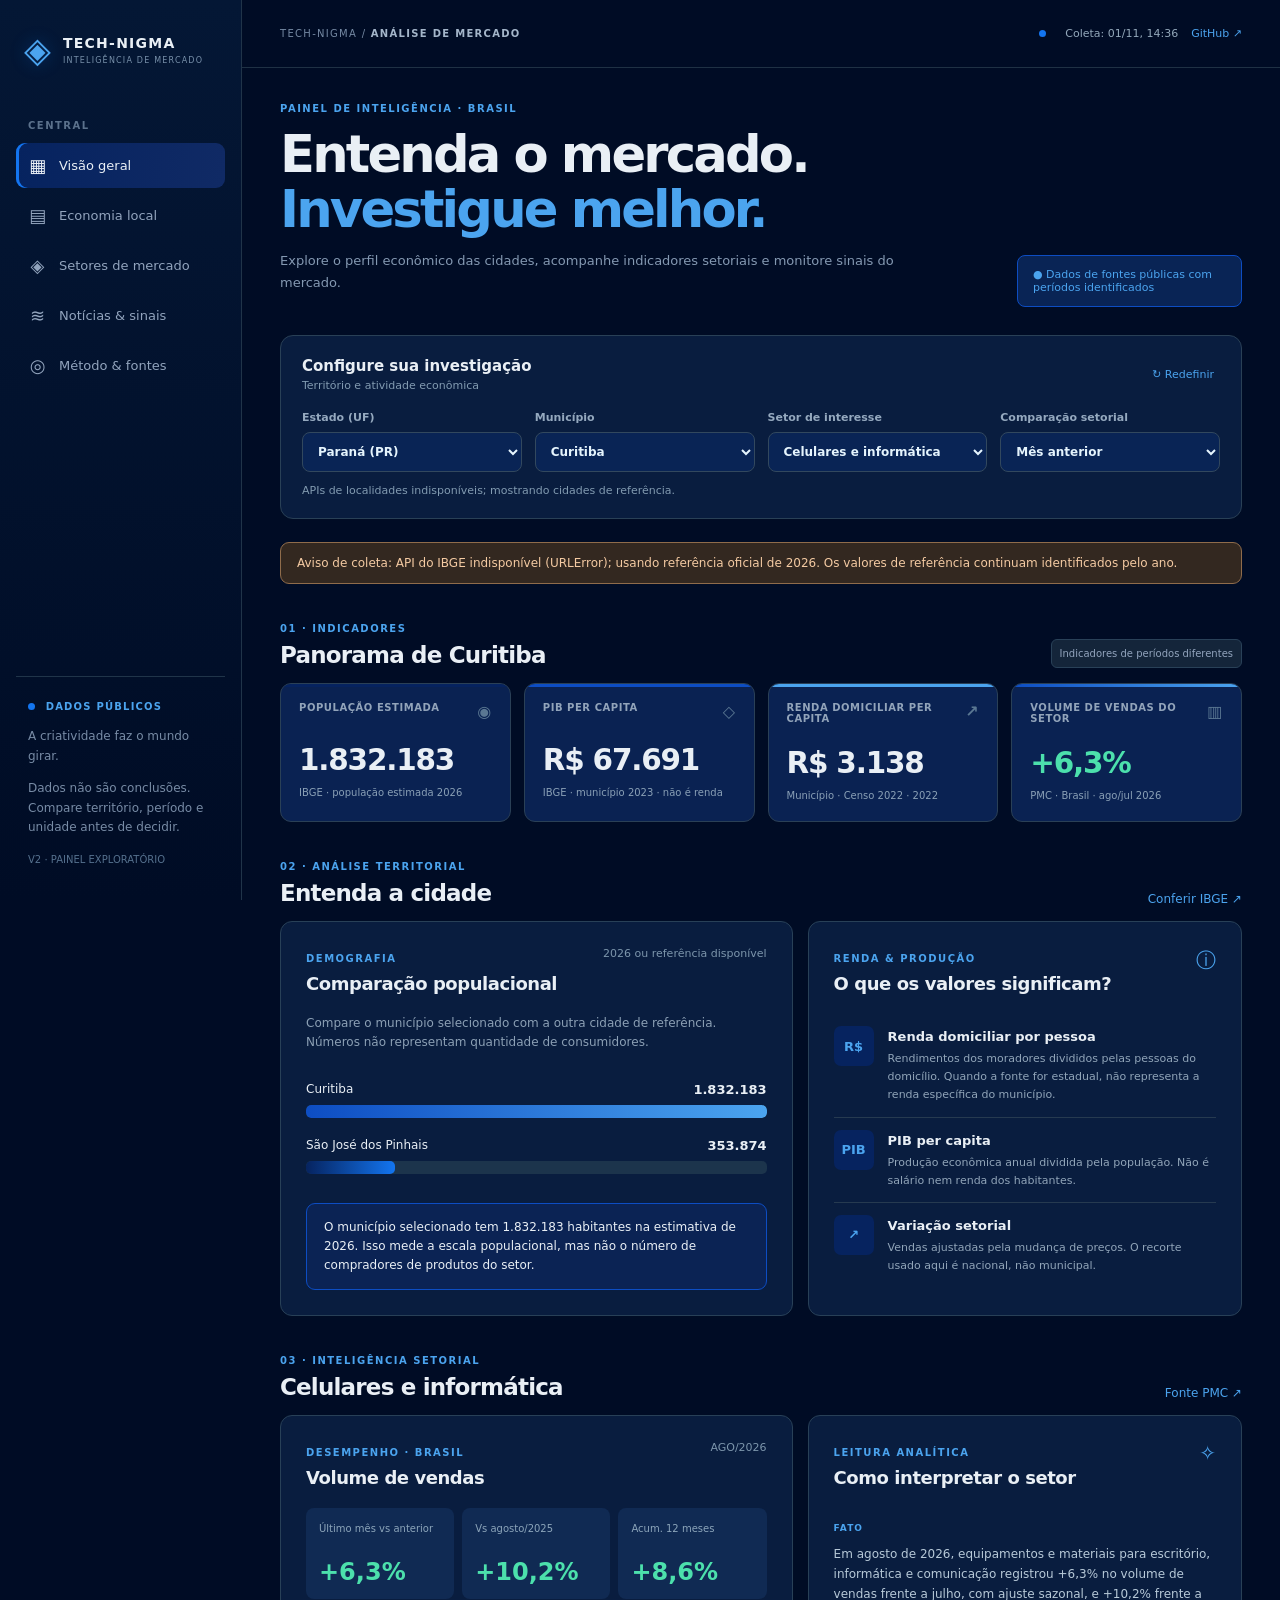
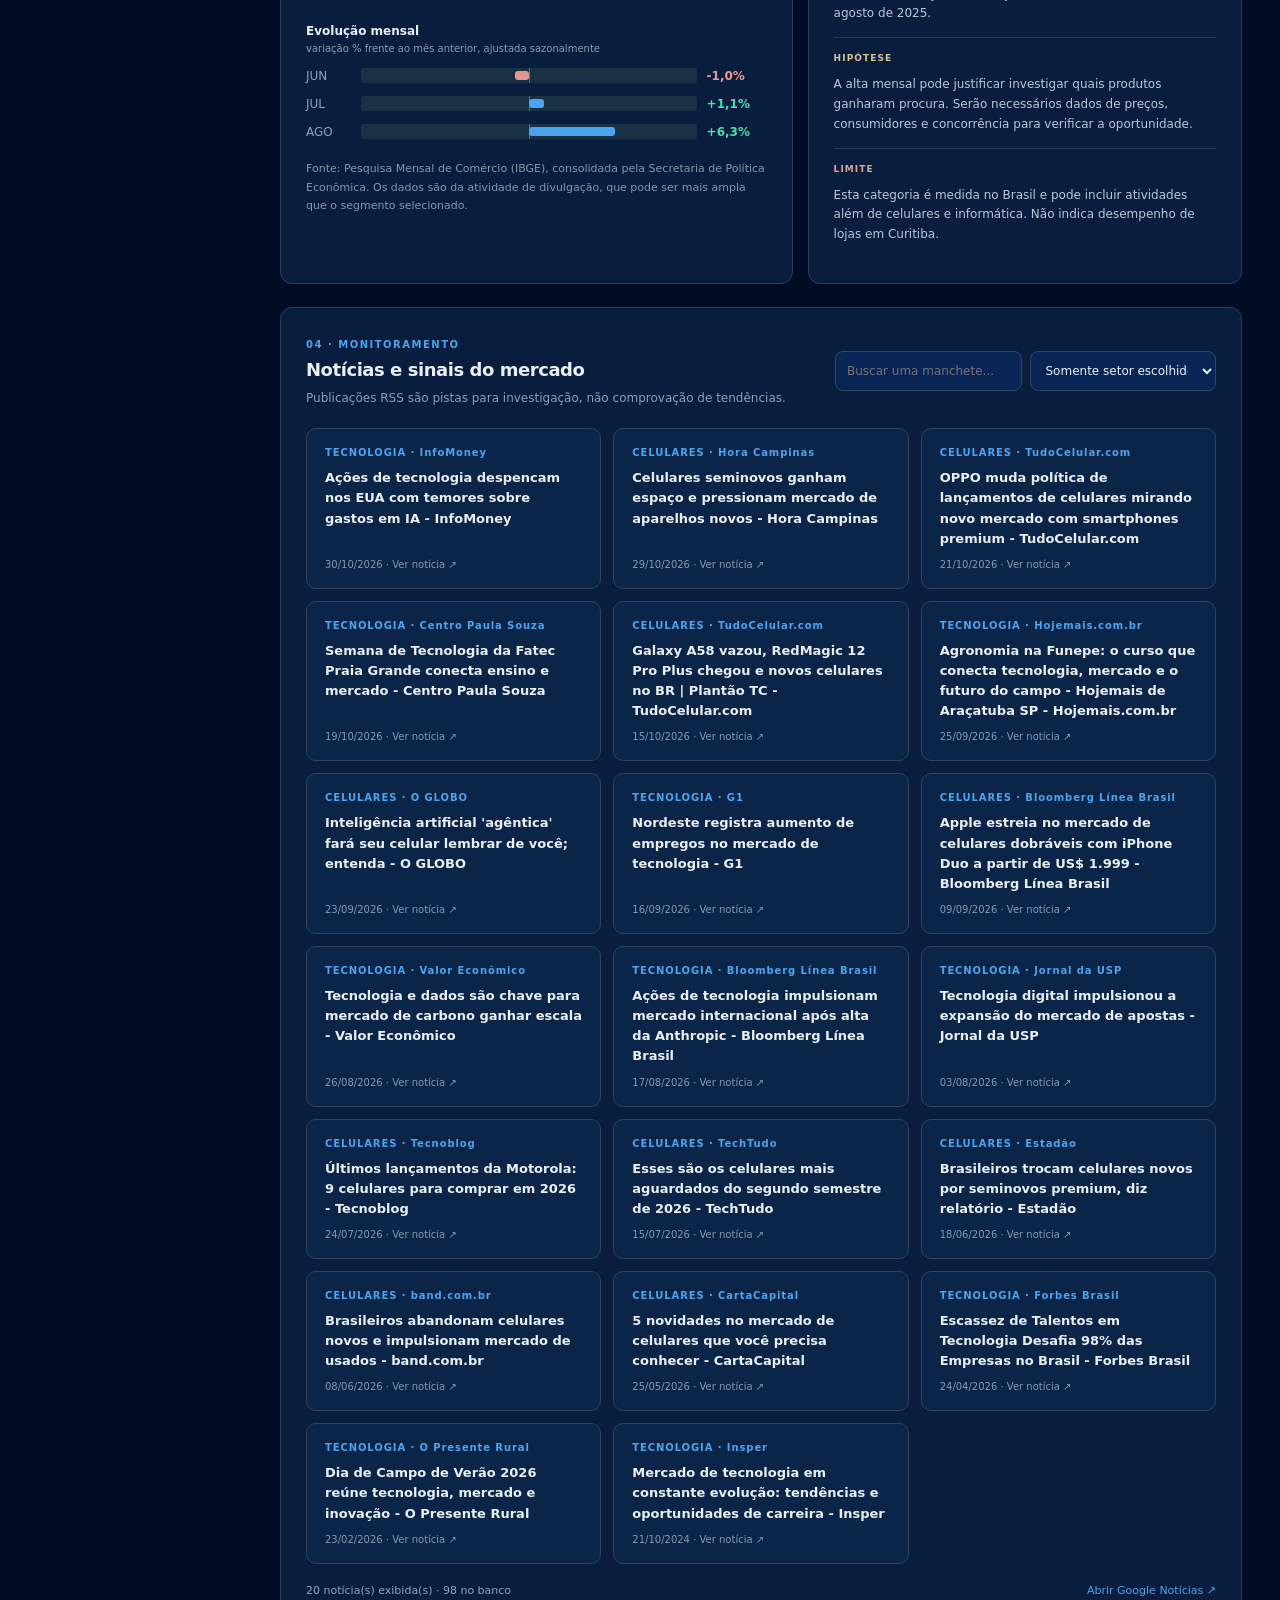
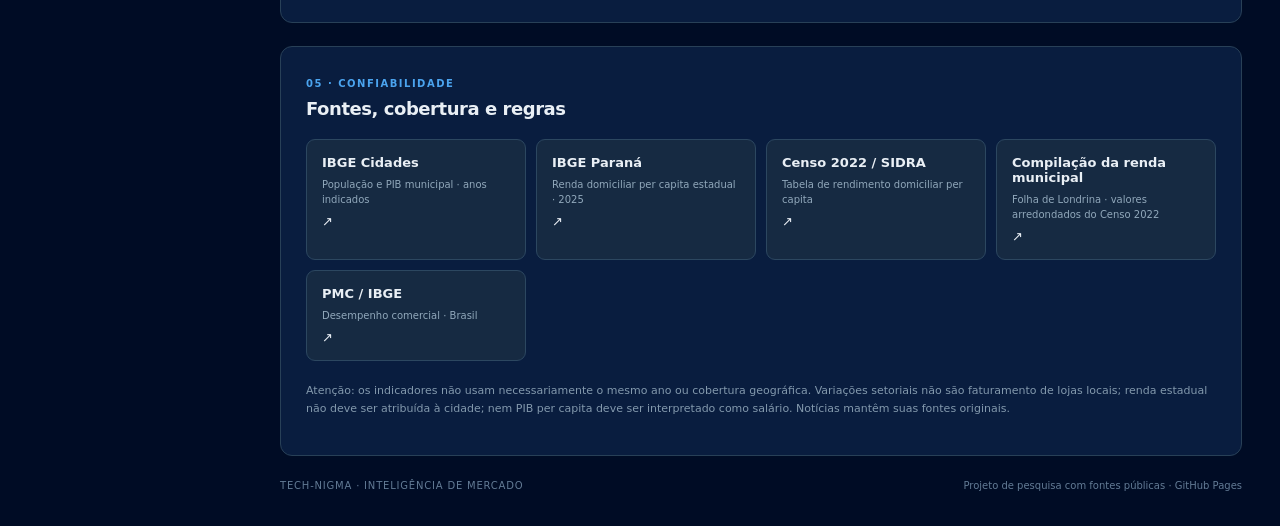
==== commit 54ec9f1e: "Atualiza nome Tech-nigma, título e slogan no painel principal" ====
--- a/index.html
+++ b/index.html
@@ -3,16 +3,16 @@
 <head>
   <meta charset="utf-8">
   <meta name="viewport" content="width=device-width, initial-scale=1">
-  <meta name="theme-color" content="#07121d">
+  <meta name="theme-color" content="#000C25">
   <meta name="description" content="Observatório de inteligência de mercado: cidades, renda, PIB per capita, desempenho do comércio e notícias com fontes.">
-  <title>Observatório | Inteligência de Mercado</title>
+  <title>Tech-nigma | Inteligência de Mercado</title>
   <link rel="stylesheet" href="./site/v2.css">
   <script src="./site/v2.js" defer></script>
 </head>
 <body>
   <div class="shell">
     <aside class="sidebar">
-      <div class="identity"><span class="logo-mark">◈</span><div><strong>OBSERVATÓRIO</strong><span>INTELIGÊNCIA DE MERCADO</span></div></div>
+      <div class="identity"><span class="logo-mark">◈</span><div><strong>TECH-NIGMA</strong><span>INTELIGÊNCIA DE MERCADO</span></div></div>
       <div class="group-title">CENTRAL</div>
       <nav class="nav">
         <a class="selected" href="#visao"><span>▦</span> Visão geral</a>
@@ -23,13 +23,13 @@
       </nav>
       <div class="side-bottom">
         <div class="pulse"><i></i> DADOS PÚBLICOS</div>
-        <p>Dados não são conclusões. Compare território, período e unidade antes de decidir.</p>
+        <p>A criatividade faz o mundo girar.</p><p>Dados não são conclusões. Compare território, período e unidade antes de decidir.</p>
         <small>V2 · PAINEL EXPLORATÓRIO</small>
       </div>
     </aside>
     <main id="visao" class="main">
       <header class="topbar">
-        <div class="breadcrumb">CENTRAL / <b>ANÁLISE DE MERCADO</b></div>
+        <div class="breadcrumb">TECH-NIGMA / <b>ANÁLISE DE MERCADO</b></div>
         <div class="top-actions"><span class="sync-dot"></span><span id="collect-date">Aguardando dados</span><a href="https://github.com/BottmannBar/Inteligencia" target="_blank" rel="noopener">GitHub ↗</a></div>
       </header>
       <div class="workspace">
@@ -106,7 +106,7 @@
           </div>
           <p class="fineprint">Atenção: os indicadores não usam necessariamente o mesmo ano ou cobertura geográfica. Variações setoriais não são faturamento de lojas locais; renda estadual não deve ser atribuída à cidade; nem PIB per capita deve ser interpretado como salário. Notícias mantêm suas fontes originais.</p>
         </section>
-        <footer>OBSERVATÓRIO · INTELIGÊNCIA DE MERCADO <span>Projeto de pesquisa com fontes públicas · GitHub Pages</span></footer>
+        <footer>TECH-NIGMA · INTELIGÊNCIA DE MERCADO <span>Projeto de pesquisa com fontes públicas · GitHub Pages</span></footer>
       </div>
     </main>
   </div>
--- a/site/v2.css
+++ b/site/v2.css
@@ -1 +1,14 @@
-:root{font-family:Inter,ui-sans-serif,system-ui,-apple-system,BlinkMacSystemFont,"Segoe UI",sans-serif;color:#e9f1fa;background:#08111e;font-synthesis:none}*{box-sizing:border-box}html{scroll-behavior:smooth}body{margin:0}a{text-decoration:none;color:inherit}button,input,select{font:inherit}.shell{display:flex;min-height:100vh}.sidebar{width:242px;flex-shrink:0;position:sticky;top:0;height:100vh;background:#0b1828;border-right:1px solid #203449;padding:30px 16px;display:flex;flex-direction:column}.identity{display:flex;align-items:center;gap:12px;margin:0 8px 50px}.logo-mark{font-size:35px;color:#42ddbe}.identity strong{font-size:14px;letter-spacing:.12em;display:block}.identity span:not(.logo-mark){font-size:8px;letter-spacing:.15em;color:#7890aa;display:block;margin-top:5px}.group-title,.eyebrow,.micro{font-size:10px;font-weight:800;letter-spacing:.15em;color:#44d6b5}.group-title{color:#5b718c;padding:0 12px;margin-bottom:12px}.nav{display:grid;gap:5px}.nav a{font-size:13px;color:#92a4bd;padding:12px 13px;border-radius:9px;display:flex;gap:13px;align-items:center}.nav a span{width:17px;text-align:center;font-size:18px}.nav a:hover,.nav a.selected{background:#123532;color:#70ebd2}.side-bottom{margin-top:auto;color:#778ba5;font-size:12px;line-height:1.65;border-top:1px solid #203449;padding:22px 12px 0}.side-bottom small{color:#55718e;font-size:10px}.pulse{font-size:10px;color:#63dfbf;letter-spacing:.12em;font-weight:800}.pulse i,.sync-dot{display:inline-block;width:7px;height:7px;border-radius:50%;background:#36d9a6;vertical-align:middle;margin-right:6px}.main{min-width:0;flex:1}.topbar{height:68px;border-bottom:1px solid #1f3144;background:#0c1727;padding:0 38px;display:flex;justify-content:space-between;align-items:center;gap:12px}.breadcrumb{font-size:10px;letter-spacing:.13em;color:#758aa4}.breadcrumb b{color:#a4b6ca}.top-actions{font-size:11px;color:#93a9bb;display:flex;align-items:center;gap:13px}.top-actions a,.text-link{color:#63d9be}.workspace{max-width:1540px;margin:auto;padding:35px 38px}.title-area{display:flex;justify-content:space-between;gap:25px;align-items:end;margin-bottom:28px}h1{font-size:clamp(34px,4vw,52px);letter-spacing:-.055em;line-height:1.07;margin:13px 0 10px}h1 em{color:#45dcc0;font-style:normal}.title-area p{color:#8499b2;max-width:670px;font-size:13px;line-height:1.7}.legend{font-size:11px;color:#85cdbd;padding:12px 15px;background:#102c2c;border:1px solid #21544a;border-radius:8px;max-width:225px}.filters{background:#111f30;border:1px solid #294056;border-radius:13px;padding:21px;margin-bottom:23px}.filter-head{display:flex;justify-content:space-between;margin-bottom:19px;align-items:center}.filter-head strong,.filter-head span{display:block}.filter-head strong{font-size:15px}.filter-head span,.filter-foot{color:#829bb1;font-size:11px;margin-top:4px}.quiet{color:#5fe1c5;background:transparent;border:0;cursor:pointer;font-size:11px}.filters-grid{display:grid;grid-template-columns:repeat(4,minmax(0,1fr));gap:13px}.filters-grid label{font-size:11px;color:#95a9bf;font-weight:700;display:grid;gap:8px}.filters-grid select,.news-tools select,.news-tools input{background:#0b1829;border:1px solid #32485e;border-radius:8px;color:#e5f4fd;padding:11px;font-size:12px;width:100%;min-width:0;outline:none}.filters-grid select:focus,.news-tools input:focus,.news-tools select:focus{border-color:#44dfbf}.filter-foot{margin-top:12px}.notice{background:#332820;color:#f4caa2;border:1px solid #8f6c4b;padding:13px 16px;border-radius:9px;font-size:12px;margin:15px 0}.section-top{display:flex;align-items:end;justify-content:space-between;gap:15px;margin:33px 0 15px;scroll-margin-top:20px}.section-top h2{margin:6px 0 0;font-size:23px;letter-spacing:-.035em}.source-tag{font-size:10px;color:#92a4bd;background:#14253a;border:1px solid #294158;padding:8px;border-radius:6px}.text-link{font-size:12px}.kpis{display:grid;grid-template-columns:repeat(4,minmax(0,1fr));gap:13px}.kpi{border:1px solid #2a4056;background:#132137;border-radius:11px;padding:18px;min-height:139px;position:relative;overflow:hidden}.kpi:before{content:"";position:absolute;top:0;left:0;right:0;height:3px;background:#5278aa}.kpi:nth-child(2):before{background:#6b7fb6}.kpi:nth-child(3):before{background:#ba9e6b}.kpi.emphasis:before{background:#42d7b0}.kpi-line{color:#92a4ba;font-size:10px;font-weight:800;letter-spacing:.055em;display:flex;justify-content:space-between;gap:10px}.kpi-line span{font-size:16px;color:#5a7792}.kpi strong{display:block;margin:24px 0 10px;font-size:clamp(23px,2.3vw,33px);line-height:1.05;letter-spacing:-.04em}.kpi-foot{font-size:10px;color:#8aa0b6;line-height:1.45}.main-grid,.sector-grid{display:grid;grid-template-columns:1.18fr 1fr;gap:15px}.panel{background:#111f31;border:1px solid #284057;border-radius:12px;padding:25px;min-width:0}.panel-heading{display:flex;justify-content:space-between;gap:10px;align-items:flex-start;margin-bottom:20px}.panel h3{font-size:18px;letter-spacing:-.025em;margin:7px 0 0}.micro{color:#46d8b9}.faint{color:#7d96ac;font-size:11px}.muted{color:#8ca0b5;line-height:1.6;font-size:12px;margin-top:0}.city-bars{margin:29px 0;display:grid;gap:20px}.compare-row{display:grid;gap:8px}.compare-row-label{display:flex;justify-content:space-between;gap:10px;font-size:12px}.compare-row-label b{font-size:13px}.track{height:13px;background:#1c344c;border-radius:5px;overflow:hidden}.fill{height:100%;background:linear-gradient(90deg,#2287cb,#50c7f8);border-radius:5px}.compare-row:nth-child(2) .fill{background:linear-gradient(90deg,#199b91,#49e0bd)}.insight-note{background:#132f3a;border:1px solid #245665;color:#b7d6d8;border-radius:9px;padding:14px 17px;font-size:12px;line-height:1.6}.definition{display:flex;gap:14px;border-bottom:1px solid #263a50;padding:12px 0}.definition:last-child{border:0}.definition-symbol{flex-shrink:0;font-size:13px;font-weight:800;color:#64e1c7;background:#18393c;border-radius:7px;width:40px;height:40px;display:grid;place-items:center}.definition b{font-size:13px}.definition p{font-size:11px;color:#91a5b9;line-height:1.65;margin:5px 0 0}.mini-icon{font-size:20px;color:#61cdb5}.triple{display:grid;grid-template-columns:repeat(3,minmax(0,1fr));gap:8px;margin-bottom:25px}.triple div{padding:13px;background:#14273c;border-radius:8px}.triple span{font-size:10px;color:#8ca5ba;display:block;line-height:1.5;min-height:31px}.triple b{font-size:24px;display:block;margin-top:6px}.positive{color:#4ce0ac!important}.negative{color:#ed9a90!important}.neutral{color:#c4d2e2!important}.chart-title{font-size:12px;font-weight:700;margin-bottom:14px}.chart-title span{display:block;font-size:10px;font-weight:400;color:#879fb3;margin-top:5px}.trend{display:grid;gap:13px}.trend-item{display:grid;grid-template-columns:45px 1fr 60px;gap:10px;align-items:center;font-size:12px}.trend-item>span{color:#8da4b9}.trend-bar{height:15px;background:#1a3044;border-radius:3px;position:relative;overflow:hidden;display:flex;align-items:center}.trend-bar:before{content:"";position:absolute;left:50%;height:100%;width:1px;background:#55718a}.trend-fill{height:9px;position:absolute;background:#54ddba;border-radius:3px;max-width:50%}.trend-fill.down{background:#e69591}.fineprint{font-size:11px;color:#8399ad;line-height:1.7;margin-top:21px}.analysis-block{border-bottom:1px solid #26394e;padding:8px 0 13px}.analysis-block:last-child{border-bottom:0}.analysis-block p{font-size:12px;color:#b7c9d8;line-height:1.65;margin:10px 0 0}.tag{font-size:9px;letter-spacing:.12em;font-weight:800}.tag.fact{color:#6de3c7}.tag.hypothesis{color:#d8c48e}.tag.limit{color:#dda798}.news-panel{margin-top:23px;scroll-margin-top:20px}.news-head{align-items:center}.news-head .muted{margin:9px 0 0}.news-tools{display:flex;gap:8px;max-width:430px}.news-tools input{min-width:180px}.news-tools select{min-width:172px}.news-list{display:grid;grid-template-columns:repeat(3,minmax(0,1fr));gap:12px}.news-card{display:flex;flex-direction:column;gap:10px;background:#15283e;border:1px solid #2d465c;padding:18px;border-radius:10px;min-height:138px;transition:border-color .2s}.news-card:hover{border-color:#50dbbe}.news-card>span{font-size:10px;color:#61e3c6;font-weight:800;letter-spacing:.09em}.news-card strong{font-size:13px;line-height:1.55;font-weight:680}.news-card small{font-size:10px;color:#849ab2;margin-top:auto}.news-footer{display:flex;justify-content:space-between;padding-top:20px;color:#91a4bc;font-size:11px}.news-footer a{color:#4bdcb8}.empty{grid-column:1/-1;color:#93a7bb;font-size:13px;padding:15px}.methodology{margin-top:23px;scroll-margin-top:20px}.sources{display:grid;grid-template-columns:repeat(4,minmax(0,1fr));gap:10px}.sources a{border:1px solid #2c4760;background:#162a42;border-radius:9px;padding:15px;display:block;font-size:13px}.sources a b,.sources a small{display:block}.sources a small{font-size:10px;color:#91a8bb;line-height:1.5;margin:7px 0}.sources a:hover{border-color:#44d3b8}footer{display:flex;justify-content:space-between;gap:16px;font-size:10px;color:#627b95;letter-spacing:.08em;margin:24px 0 0}footer span{letter-spacing:0}@media(max-width:1200px){.sidebar{width:210px}.workspace{padding:25px}.topbar{padding:0 25px}.kpis{grid-template-columns:repeat(2,minmax(0,1fr))}.news-list{grid-template-columns:repeat(2,minmax(0,1fr))}.sources{grid-template-columns:repeat(2,minmax(0,1fr))}}@media(max-width:850px){.sidebar{width:100%;height:auto;position:static;padding:18px}.shell{display:block}.identity{margin:0 0 15px}.group-title,.side-bottom{display:none}.nav{display:flex;overflow-x:auto;gap:4px}.nav a{white-space:nowrap;font-size:11px}.nav a span{display:none}.main-grid,.sector-grid{grid-template-columns:1fr}.filters-grid{grid-template-columns:repeat(2,minmax(0,1fr))}.legend{display:none}}@media(max-width:550px){.workspace{padding:18px 13px}.topbar{height:52px;padding:0 13px}.top-actions a{display:none}.title-area{display:block}h1{font-size:34px}.kpis{gap:9px}.kpi{padding:14px;min-height:118px}.kpi strong{font-size:23px;margin:18px 0 8px}.kpi-line{font-size:9px}.filters{padding:14px}.filters-grid{grid-template-columns:1fr}.section-top h2{font-size:20px}.panel{padding:17px}.triple b{font-size:20px}.news-list,.sources{grid-template-columns:1fr}.news-head{display:block}.news-tools{display:grid;margin-top:14px;max-width:none}.news-tools input,.news-tools select{width:100%}.top-actions{font-size:10px}.source-tag{display:none}}@media(prefers-reduced-motion:reduce){*{scroll-behavior:auto!important}}+:root{--tech-nigma-navy:#000C25;--tech-nigma-sapphire-shadow:#06235F;--tech-nigma-sapphire:#0D4DC3;--tech-nigma-electric:#1375F0;--tech-nigma-crystal:#4BA4EF;--tech-nigma-silver:#E9EFF5;font-family:Inter,ui-sans-serif,system-ui,-apple-system,BlinkMacSystemFont,"Segoe UI",sans-serif;color:#E9EFF5;background:#000C25;font-synthesis:none}*{box-sizing:border-box}html{scroll-behavior:smooth}body{margin:0}a{text-decoration:none;color:inherit}button,input,select{font:inherit}.shell{display:flex;min-height:100vh}.sidebar{width:242px;flex-shrink:0;position:sticky;top:0;height:100vh;background:#041735;border-right:1px solid #203449;padding:30px 16px;display:flex;flex-direction:column}.identity{display:flex;align-items:center;gap:12px;margin:0 8px 50px}.logo-mark{font-size:35px;color:#4BA4EF}.identity strong{font-size:14px;letter-spacing:.12em;display:block}.identity span:not(.logo-mark){font-size:8px;letter-spacing:.15em;color:#7890aa;display:block;margin-top:5px}.group-title,.eyebrow,.micro{font-size:10px;font-weight:800;letter-spacing:.15em;color:#4BA4EF}.group-title{color:#5b718c;padding:0 12px;margin-bottom:12px}.nav{display:grid;gap:5px}.nav a{font-size:13px;color:#92a4bd;padding:12px 13px;border-radius:9px;display:flex;gap:13px;align-items:center}.nav a span{width:17px;text-align:center;font-size:18px}.nav a:hover,.nav a.selected{background:#102A65;color:#4BA4EF}.side-bottom{margin-top:auto;color:#778ba5;font-size:12px;line-height:1.65;border-top:1px solid #203449;padding:22px 12px 0}.side-bottom small{color:#55718e;font-size:10px}.pulse{font-size:10px;color:#4BA4EF;letter-spacing:.12em;font-weight:800}.pulse i,.sync-dot{display:inline-block;width:7px;height:7px;border-radius:50%;background:#1375F0;vertical-align:middle;margin-right:6px}.main{min-width:0;flex:1}.topbar{height:68px;border-bottom:1px solid #1f3144;background:#041735;padding:0 38px;display:flex;justify-content:space-between;align-items:center;gap:12px}.breadcrumb{font-size:10px;letter-spacing:.13em;color:#758aa4}.breadcrumb b{color:#a4b6ca}.top-actions{font-size:11px;color:#93a9bb;display:flex;align-items:center;gap:13px}.top-actions a,.text-link{color:#4BA4EF}.workspace{max-width:1540px;margin:auto;padding:35px 38px}.title-area{display:flex;justify-content:space-between;gap:25px;align-items:end;margin-bottom:28px}h1{font-size:clamp(34px,4vw,52px);letter-spacing:-.055em;line-height:1.07;margin:13px 0 10px}h1 em{color:#4BA4EF;font-style:normal}.title-area p{color:#8499b2;max-width:670px;font-size:13px;line-height:1.7}.legend{font-size:11px;color:#4BA4EF;padding:12px 15px;background:#092455;border:1px solid #0D4DC3;border-radius:8px;max-width:225px}.filters{background:#091D3F;border:1px solid #294056;border-radius:13px;padding:21px;margin-bottom:23px}.filter-head{display:flex;justify-content:space-between;margin-bottom:19px;align-items:center}.filter-head strong,.filter-head span{display:block}.filter-head strong{font-size:15px}.filter-head span,.filter-foot{color:#829bb1;font-size:11px;margin-top:4px}.quiet{color:#4BA4EF;background:transparent;border:0;cursor:pointer;font-size:11px}.filters-grid{display:grid;grid-template-columns:repeat(4,minmax(0,1fr));gap:13px}.filters-grid label{font-size:11px;color:#95a9bf;font-weight:700;display:grid;gap:8px}.filters-grid select,.news-tools select,.news-tools input{background:#092455;border:1px solid #32485e;border-radius:8px;color:#e5f4fd;padding:11px;font-size:12px;width:100%;min-width:0;outline:none}.filters-grid select:focus,.news-tools input:focus,.news-tools select:focus{border-color:#1375F0}.filter-foot{margin-top:12px}.notice{background:#332820;color:#f4caa2;border:1px solid #8f6c4b;padding:13px 16px;border-radius:9px;font-size:12px;margin:15px 0}.section-top{display:flex;align-items:end;justify-content:space-between;gap:15px;margin:33px 0 15px;scroll-margin-top:20px}.section-top h2{margin:6px 0 0;font-size:23px;letter-spacing:-.035em}.source-tag{font-size:10px;color:#92a4bd;background:#14253a;border:1px solid #294158;padding:8px;border-radius:6px}.text-link{font-size:12px}.kpis{display:grid;grid-template-columns:repeat(4,minmax(0,1fr));gap:13px}.kpi{border:1px solid #2a4056;background:#0A2252;border-radius:11px;padding:18px;min-height:139px;position:relative;overflow:hidden}.kpi:before{content:"";position:absolute;top:0;left:0;right:0;height:3px;background:#06235F}.kpi:nth-child(2):before{background:#0D4DC3}.kpi:nth-child(3):before{background:#ba9e6b}.kpi.emphasis:before{background:#1375F0}.kpi-line{color:#92a4ba;font-size:10px;font-weight:800;letter-spacing:.055em;display:flex;justify-content:space-between;gap:10px}.kpi-line span{font-size:16px;color:#5a7792}.kpi strong{display:block;margin:24px 0 10px;font-size:clamp(23px,2.3vw,33px);line-height:1.05;letter-spacing:-.04em}.kpi-foot{font-size:10px;color:#8aa0b6;line-height:1.45}.main-grid,.sector-grid{display:grid;grid-template-columns:1.18fr 1fr;gap:15px}.panel{background:#091D3F;border:1px solid #284057;border-radius:12px;padding:25px;min-width:0}.panel-heading{display:flex;justify-content:space-between;gap:10px;align-items:flex-start;margin-bottom:20px}.panel h3{font-size:18px;letter-spacing:-.025em;margin:7px 0 0}.micro{color:#4BA4EF}.faint{color:#7d96ac;font-size:11px}.muted{color:#8ca0b5;line-height:1.6;font-size:12px;margin-top:0}.city-bars{margin:29px 0;display:grid;gap:20px}.compare-row{display:grid;gap:8px}.compare-row-label{display:flex;justify-content:space-between;gap:10px;font-size:12px}.compare-row-label b{font-size:13px}.track{height:13px;background:#1c344c;border-radius:5px;overflow:hidden}.fill{height:100%;background:linear-gradient(90deg,#0D4DC3,#4BA4EF);border-radius:5px}.compare-row:nth-child(2) .fill{background:linear-gradient(90deg,#0D4DC3,#4BA4EF)}.insight-note{background:#0B2354;border:1px solid #0D4DC3;color:#E9EFF5;border-radius:9px;padding:14px 17px;font-size:12px;line-height:1.6}.definition{display:flex;gap:14px;border-bottom:1px solid #263a50;padding:12px 0}.definition:last-child{border:0}.definition-symbol{flex-shrink:0;font-size:13px;font-weight:800;color:#4BA4EF;background:#06235F;border-radius:7px;width:40px;height:40px;display:grid;place-items:center}.definition b{font-size:13px}.definition p{font-size:11px;color:#91a5b9;line-height:1.65;margin:5px 0 0}.mini-icon{font-size:20px;color:#4BA4EF}.triple{display:grid;grid-template-columns:repeat(3,minmax(0,1fr));gap:8px;margin-bottom:25px}.triple div{padding:13px;background:#102A53;border-radius:8px}.triple span{font-size:10px;color:#8ca5ba;display:block;line-height:1.5;min-height:31px}.triple b{font-size:24px;display:block;margin-top:6px}.positive{color:#4ce0ac!important}.negative{color:#ed9a90!important}.neutral{color:#c4d2e2!important}.chart-title{font-size:12px;font-weight:700;margin-bottom:14px}.chart-title span{display:block;font-size:10px;font-weight:400;color:#879fb3;margin-top:5px}.trend{display:grid;gap:13px}.trend-item{display:grid;grid-template-columns:45px 1fr 60px;gap:10px;align-items:center;font-size:12px}.trend-item>span{color:#8da4b9}.trend-bar{height:15px;background:#1a3044;border-radius:3px;position:relative;overflow:hidden;display:flex;align-items:center}.trend-bar:before{content:"";position:absolute;left:50%;height:100%;width:1px;background:#55718a}.trend-fill{height:9px;position:absolute;background:#4BA4EF;border-radius:3px;max-width:50%}.trend-fill.down{background:#e69591}.fineprint{font-size:11px;color:#8399ad;line-height:1.7;margin-top:21px}.analysis-block{border-bottom:1px solid #26394e;padding:8px 0 13px}.analysis-block:last-child{border-bottom:0}.analysis-block p{font-size:12px;color:#b7c9d8;line-height:1.65;margin:10px 0 0}.tag{font-size:9px;letter-spacing:.12em;font-weight:800}.tag.fact{color:#4BA4EF}.tag.hypothesis{color:#d8c48e}.tag.limit{color:#dda798}.news-panel{margin-top:23px;scroll-margin-top:20px}.news-head{align-items:center}.news-head .muted{margin:9px 0 0}.news-tools{display:flex;gap:8px;max-width:430px}.news-tools input{min-width:180px}.news-tools select{min-width:172px}.news-list{display:grid;grid-template-columns:repeat(3,minmax(0,1fr));gap:12px}.news-card{display:flex;flex-direction:column;gap:10px;background:#0A2548;border:1px solid #2d465c;padding:18px;border-radius:10px;min-height:138px;transition:border-color .2s}.news-card:hover{border-color:#1375F0}.news-card>span{font-size:10px;color:#4BA4EF;font-weight:800;letter-spacing:.09em}.news-card strong{font-size:13px;line-height:1.55;font-weight:680}.news-card small{font-size:10px;color:#849ab2;margin-top:auto}.news-footer{display:flex;justify-content:space-between;padding-top:20px;color:#91a4bc;font-size:11px}.news-footer a{color:#4BA4EF}.empty{grid-column:1/-1;color:#93a7bb;font-size:13px;padding:15px}.methodology{margin-top:23px;scroll-margin-top:20px}.sources{display:grid;grid-template-columns:repeat(4,minmax(0,1fr));gap:10px}.sources a{border:1px solid #2c4760;background:#162a42;border-radius:9px;padding:15px;display:block;font-size:13px}.sources a b,.sources a small{display:block}.sources a small{font-size:10px;color:#91a8bb;line-height:1.5;margin:7px 0}.sources a:hover{border-color:#1375F0}footer{display:flex;justify-content:space-between;gap:16px;font-size:10px;color:#627b95;letter-spacing:.08em;margin:24px 0 0}footer span{letter-spacing:0}@media(max-width:1200px){.sidebar{width:210px}.workspace{padding:25px}.topbar{padding:0 25px}.kpis{grid-template-columns:repeat(2,minmax(0,1fr))}.news-list{grid-template-columns:repeat(2,minmax(0,1fr))}.sources{grid-template-columns:repeat(2,minmax(0,1fr))}}@media(max-width:850px){.sidebar{width:100%;height:auto;position:static;padding:18px}.shell{display:block}.identity{margin:0 0 15px}.group-title,.side-bottom{display:none}.nav{display:flex;overflow-x:auto;gap:4px}.nav a{white-space:nowrap;font-size:11px}.nav a span{display:none}.main-grid,.sector-grid{grid-template-columns:1fr}.filters-grid{grid-template-columns:repeat(2,minmax(0,1fr))}.legend{display:none}}@media(max-width:550px){.workspace{padding:18px 13px}.topbar{height:52px;padding:0 13px}.top-actions a{display:none}.title-area{display:block}h1{font-size:34px}.kpis{gap:9px}.kpi{padding:14px;min-height:118px}.kpi strong{font-size:23px;margin:18px 0 8px}.kpi-line{font-size:9px}.filters{padding:14px}.filters-grid{grid-template-columns:1fr}.section-top h2{font-size:20px}.panel{padding:17px}.triple b{font-size:20px}.news-list,.sources{grid-template-columns:1fr}.news-head{display:block}.news-tools{display:grid;margin-top:14px;max-width:none}.news-tools input,.news-tools select{width:100%}.top-actions{font-size:10px}.source-tag{display:none}}@media(prefers-reduced-motion:reduce){*{scroll-behavior:auto!important}}
+/* Identidade visual Tech-nigma — safira e azul elétrico */
+.identity strong{font-size:14px;letter-spacing:.09em;color:var(--tech-nigma-silver)}
+.identity .logo-mark{color:var(--tech-nigma-crystal);text-shadow:0 0 18px rgba(19,117,240,.3)}
+.sidebar{background:linear-gradient(180deg,#041735 0%,var(--tech-nigma-navy) 100%)}
+.topbar{background:var(--tech-nigma-navy)}
+.nav a.selected{background:linear-gradient(95deg,var(--tech-nigma-sapphire-shadow),#102A65);color:var(--tech-nigma-silver);box-shadow:inset 3px 0 var(--tech-nigma-electric)}
+.kpi.emphasis:before{background:linear-gradient(90deg,var(--tech-nigma-sapphire),var(--tech-nigma-crystal))}
+.kpi:nth-child(2):before{background:var(--tech-nigma-sapphire)}
+.kpi:nth-child(3):before{background:var(--tech-nigma-crystal)}
+.fill{background:linear-gradient(90deg,var(--tech-nigma-sapphire),var(--tech-nigma-crystal))}
+.compare-row:nth-child(2) .fill{background:linear-gradient(90deg,var(--tech-nigma-sapphire-shadow),var(--tech-nigma-electric))}
+.news-card:hover,.sources a:hover{border-color:var(--tech-nigma-crystal)}
+.filters-grid select:focus,.news-tools input:focus,.news-tools select:focus{border-color:var(--tech-nigma-electric);box-shadow:0 0 0 2px rgba(19,117,240,.18)}
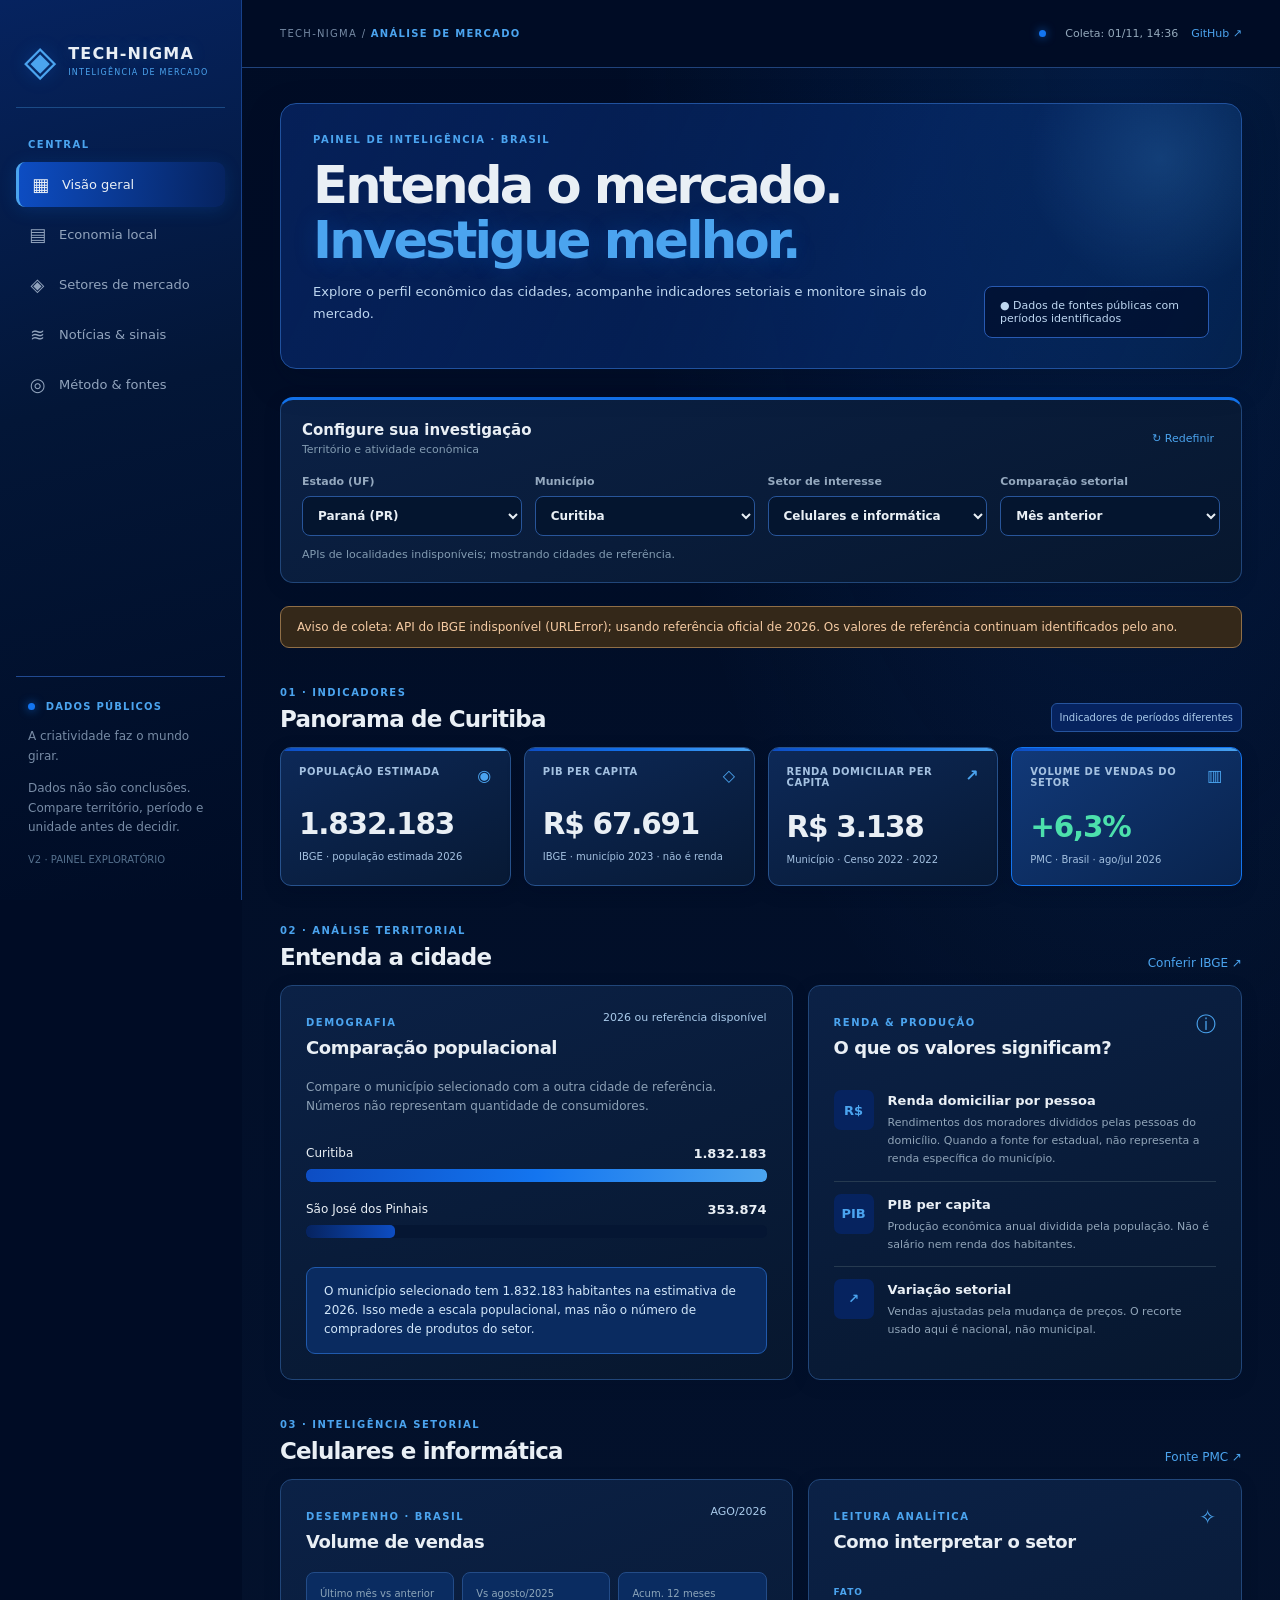
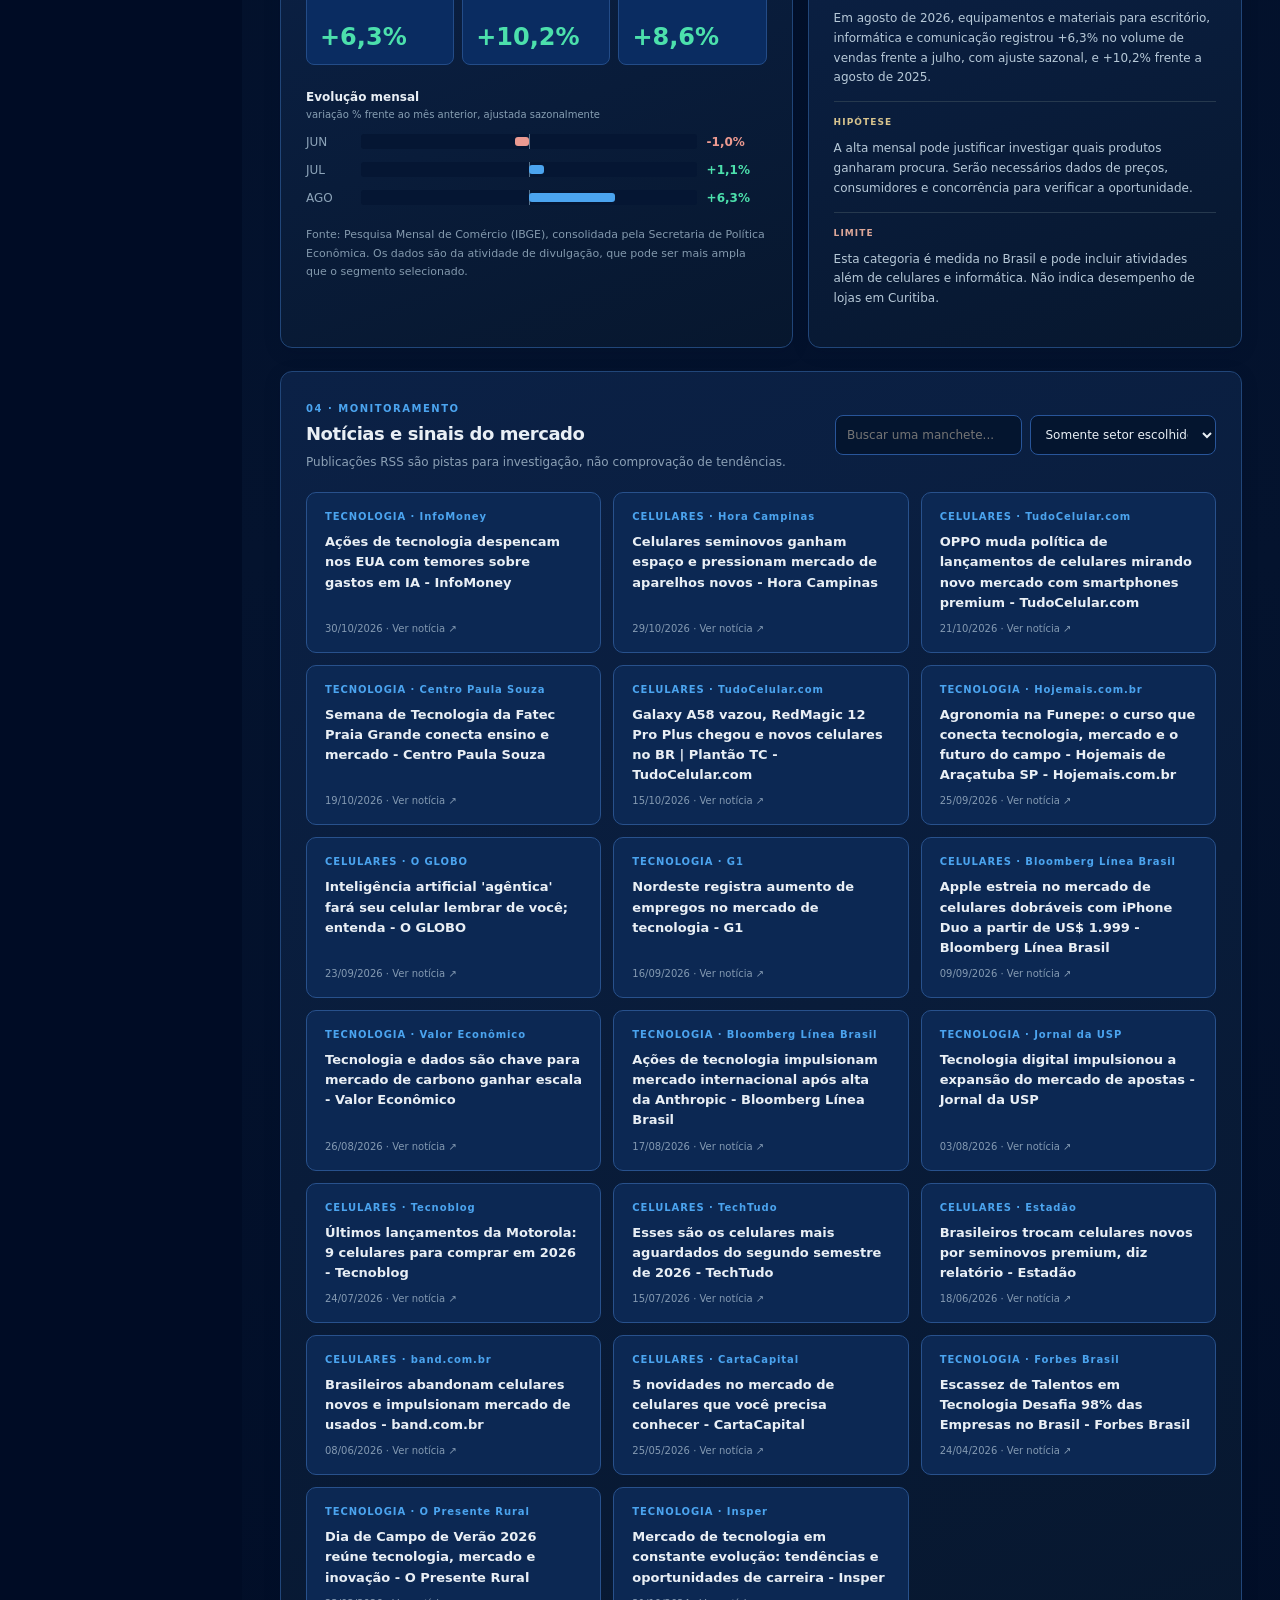
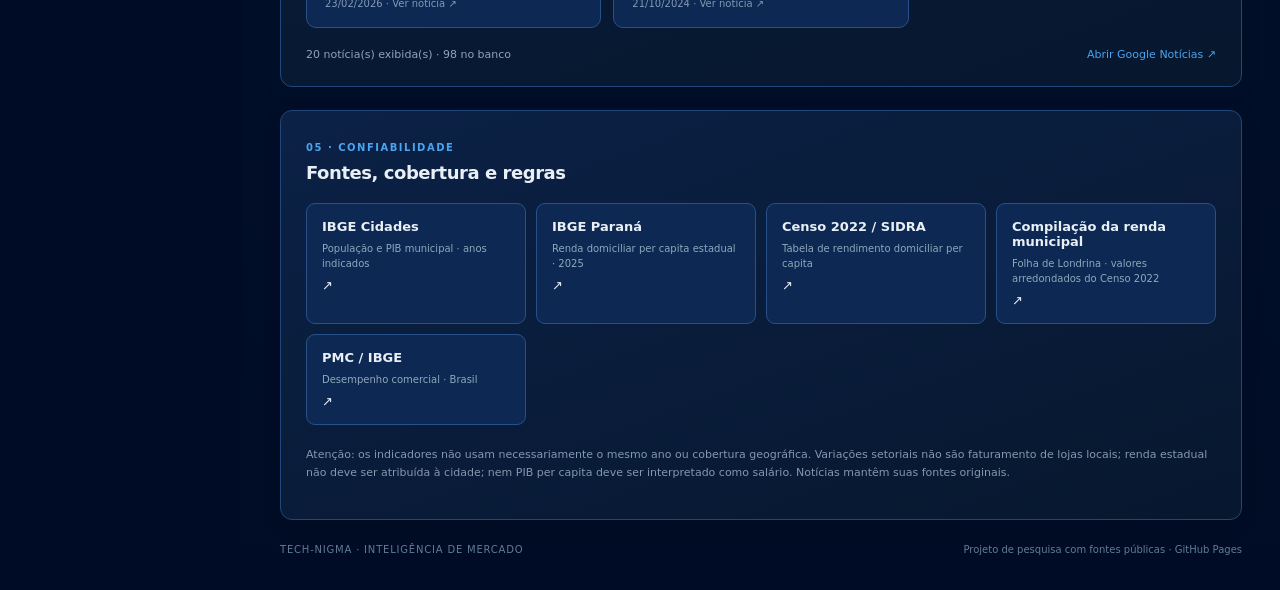
==== commit 3b099b82: "Força carregamento da nova paleta Tech-nigma sem cache do CSS" ====
--- a/index.html
+++ b/index.html
@@ -6,7 +6,7 @@
   <meta name="theme-color" content="#000C25">
   <meta name="description" content="Observatório de inteligência de mercado: cidades, renda, PIB per capita, desempenho do comércio e notícias com fontes.">
   <title>Tech-nigma | Inteligência de Mercado</title>
-  <link rel="stylesheet" href="./site/v2.css">
+  <link rel="stylesheet" href="./site/v2.css?v=tech-nigma-azul-3">
   <script src="./site/v2.js" defer></script>
 </head>
 <body>
--- a/site/v2.css
+++ b/site/v2.css
@@ -12,3 +12,69 @@
 .compare-row:nth-child(2) .fill{background:linear-gradient(90deg,var(--tech-nigma-sapphire-shadow),var(--tech-nigma-electric))}
 .news-card:hover,.sources a:hover{border-color:var(--tech-nigma-crystal)}
 .filters-grid select:focus,.news-tools input:focus,.news-tools select:focus{border-color:var(--tech-nigma-electric);box-shadow:0 0 0 2px rgba(19,117,240,.18)}
+
+/* TECH-NIGMA · Identidade visual oficial V3 · regras finais, sem verde residual */
+
+:root{
+  --tn-navy:#000C25;
+  --tn-shadow:#06235F;
+  --tn-sapphire:#0D4DC3;
+  --tn-electric:#1375F0;
+  --tn-crystal:#4BA4EF;
+  --tn-silver:#E9EFF5;
+  --tn-line:#234C88;
+  --tn-card:#071B3B;
+  --tn-panel:#091D40;
+  color-scheme:dark;
+  background:var(--tn-navy);
+  color:var(--tn-silver);
+}
+html,body{background:var(--tn-navy);color:var(--tn-silver)}
+.main{background:radial-gradient(ellipse 65% 40% at 85% 0%,rgba(19,117,240,.15),transparent 75%),linear-gradient(180deg,#000C25,#04132E 57%,#000C25)}
+.sidebar{background:linear-gradient(165deg,#06235F 0%,#031637 44%,#000C25 100%);border-right:1px solid #17418A}
+.identity{padding:14px 8px 22px;margin:-8px 0 31px;border-bottom:1px solid rgba(75,164,239,.32)}
+.identity strong{color:var(--tn-silver);font-size:16px;letter-spacing:.07em;text-shadow:0 0 16px rgba(75,164,239,.22)}
+.identity span:not(.logo-mark){color:var(--tn-crystal)}
+.logo-mark{color:var(--tn-crystal);font-size:42px;text-shadow:0 0 23px rgba(19,117,240,.65)}
+.topbar{background:#000C25;border-bottom:1px solid #20437B}
+.breadcrumb b{color:var(--tn-crystal)}
+.top-actions a,.text-link,.news-footer a,.quiet{color:var(--tn-crystal)}
+.top-actions a:hover,.text-link:hover,.news-footer a:hover{color:var(--tn-silver)}
+.sync-dot,.pulse i{background:var(--tn-electric);box-shadow:0 0 10px rgba(19,117,240,.8)}
+.pulse,.group-title,.eyebrow,.micro,.tag.fact{color:var(--tn-crystal)}
+.title-area{background:linear-gradient(115deg,rgba(6,35,95,.88),rgba(13,77,195,.27) 62%,rgba(19,117,240,.12));border:1px solid #20519D;border-radius:16px;padding:30px 32px;box-shadow:0 12px 34px rgba(0,12,37,.28);position:relative;overflow:hidden}
+.title-area:before{content:"";position:absolute;right:-55px;top:-80px;width:270px;height:270px;border-radius:50%;background:radial-gradient(circle,rgba(75,164,239,.2),transparent 70%);pointer-events:none}
+.title-area h1 em{color:var(--tn-crystal);text-shadow:0 2px 22px rgba(19,117,240,.25)}
+.title-area p,.legend{color:#BED7F1}
+.legend{background:rgba(0,12,37,.66);border-color:#285AB2}
+.filters,.panel{background:linear-gradient(160deg,#0B2146,#07172E);border-color:#214679;box-shadow:0 4px 17px rgba(0,12,37,.15)}
+.filters{border-top:3px solid var(--tn-electric)}
+.filter-head strong,.panel h3,.section-top h2{color:var(--tn-silver)}
+.filters-grid select,.news-tools select,.news-tools input{background:#04152F;border:1px solid #28559A;color:var(--tn-silver)}
+.filters-grid select:focus,.news-tools select:focus,.news-tools input:focus{border-color:var(--tn-crystal);outline:2px solid rgba(19,117,240,.28);outline-offset:1px}
+.section-top .eyebrow,.panel .micro{color:var(--tn-crystal)}
+.source-tag,.faint{color:#AACBEB}
+.source-tag{background:var(--tn-shadow);border-color:#26549D}
+.kpi{background:linear-gradient(155deg,#0D2958,#071934);border-color:#27528D;box-shadow:0 5px 18px rgba(0,12,37,.2)}
+.kpi:before,.kpi:nth-child(2):before,.kpi:nth-child(3):before,.kpi.emphasis:before{background:linear-gradient(90deg,var(--tn-sapphire),var(--tn-electric),var(--tn-crystal))}
+.kpi.emphasis{background:linear-gradient(145deg,#113979,#09234C);border-color:var(--tn-electric)}
+.kpi-line,.kpi-foot{color:#A4C1E1}
+.kpi-line span{color:var(--tn-crystal)}
+.kpi strong{color:var(--tn-silver)}
+.city-bars .track,.trend-bar{background:#051633}
+.city-bars .fill{background:linear-gradient(90deg,var(--tn-sapphire),var(--tn-electric),var(--tn-crystal))}
+.compare-row:nth-child(2) .fill{background:linear-gradient(90deg,var(--tn-shadow),var(--tn-sapphire))}
+.insight-note{background:#0A2B60;border-color:#205AAD;color:#D2E7FA}
+.definition-symbol{color:var(--tn-crystal);background:var(--tn-shadow)}
+.triple div{background:#0A2C61;border:1px solid #234C88}
+.trend-fill,.trend-fill:not(.down){background:var(--tn-crystal)}
+.trend-fill.down{background:#EB9A91}
+.news-card,.sources a{background:#0C2853;border-color:#28518C}
+.news-card:hover,.sources a:hover{border-color:var(--tn-crystal);box-shadow:0 0 0 1px rgba(75,164,239,.25)}
+.news-card>span{color:var(--tn-crystal)}
+.nav a:hover{background:rgba(19,117,240,.17);color:var(--tn-silver)}
+.nav a.selected{background:linear-gradient(95deg,#0D4DC3,#06235F);color:#E9EFF5;border-left:3px solid #4BA4EF;box-shadow:0 3px 17px rgba(19,117,240,.18)}
+.side-bottom{border-top-color:#214A91}
+.notice{background:#342819;border-color:#906F47}
+@media(max-width:850px){.identity{padding:8px 0 10px;margin:0 0 12px}.title-area{padding:23px 21px}}
+@media(max-width:550px){.title-area{padding:21px 17px}.sidebar{border-bottom:1px solid #17418A}.kpi{min-height:126px}}
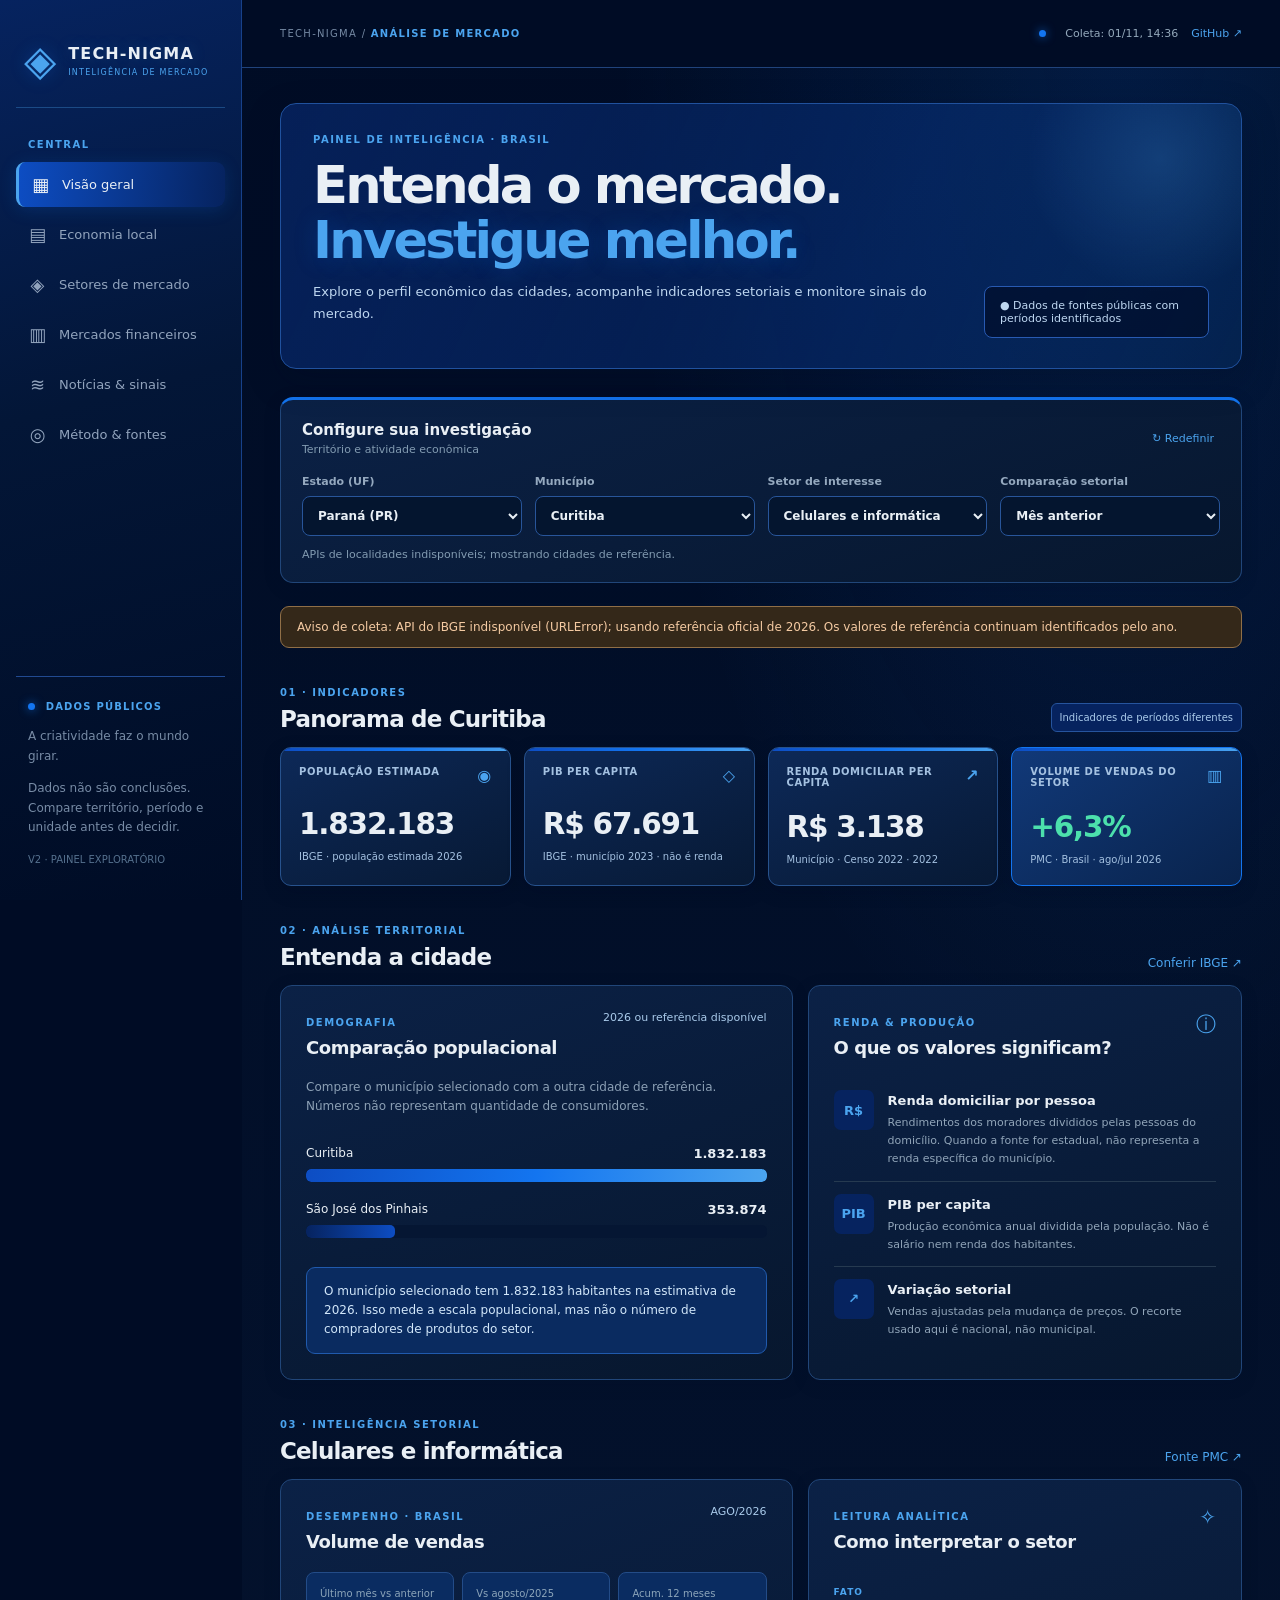
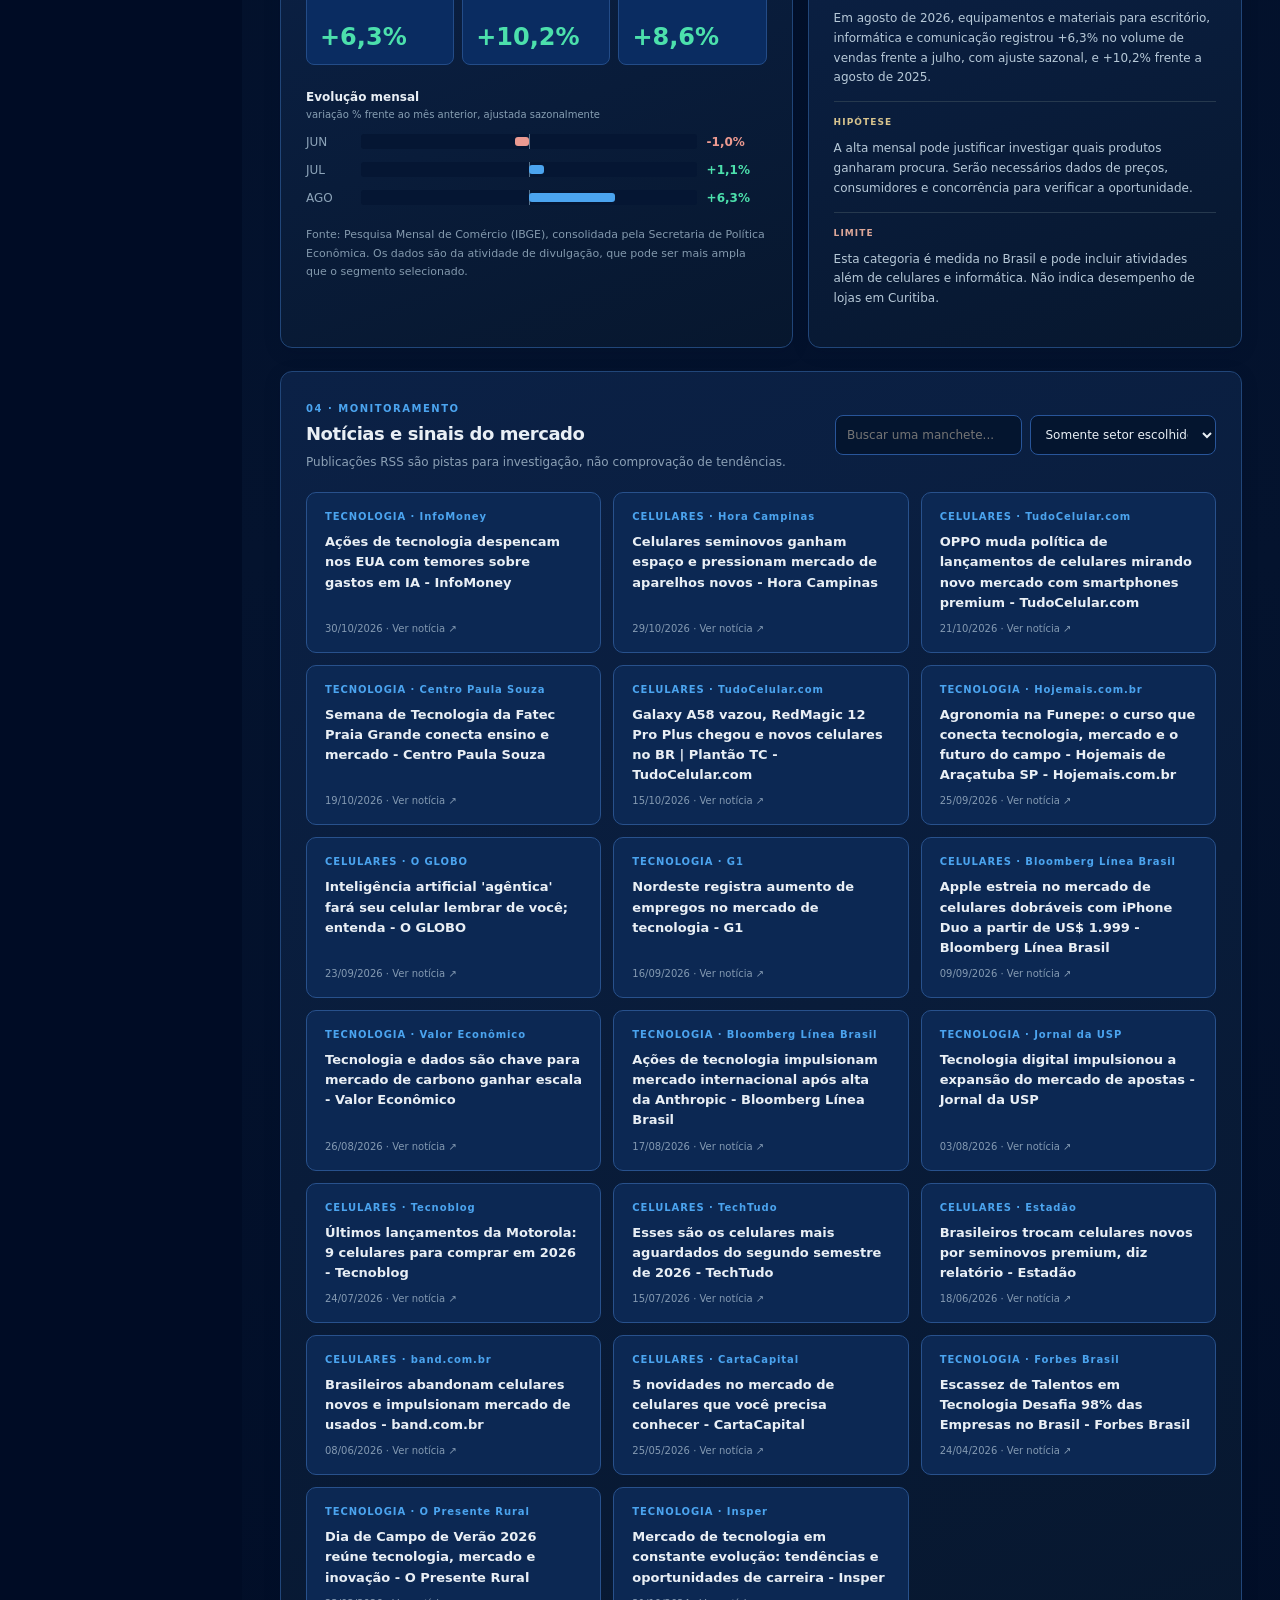
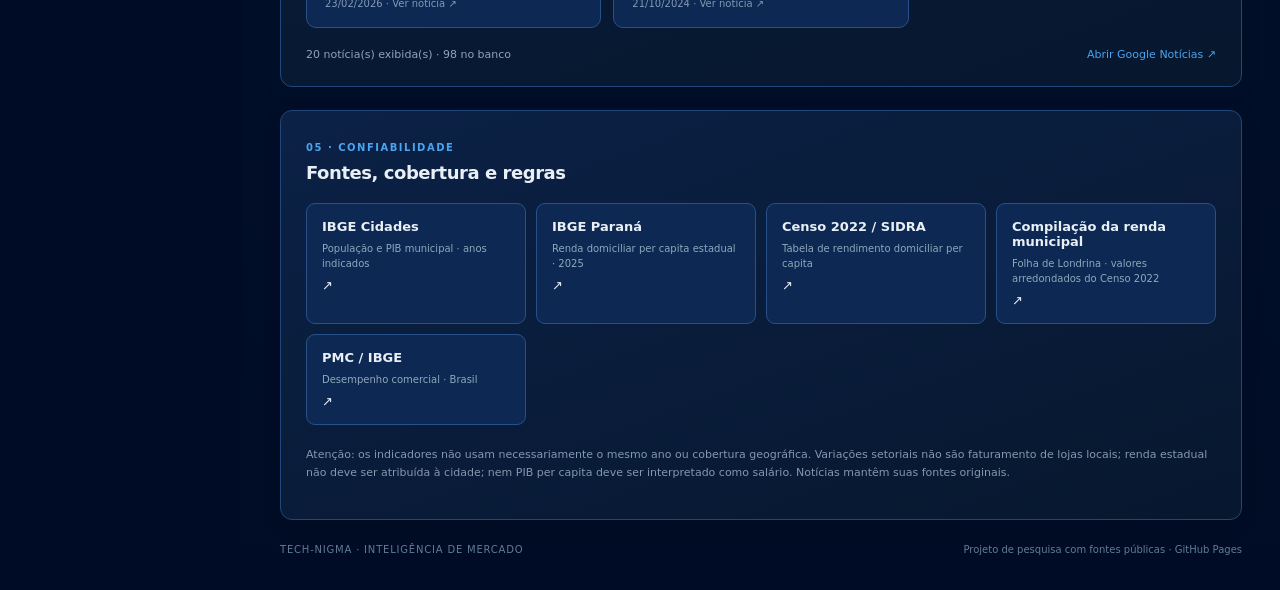
==== commit e0cd1b75: "Adiciona aba Mercados Financeiros no menu da Tech-nigma" ====
--- a/index.html
+++ b/index.html
@@ -18,6 +18,7 @@
         <a class="selected" href="#visao"><span>▦</span> Visão geral</a>
         <a href="#economia"><span>▤</span> Economia local</a>
         <a href="#setores"><span>◈</span> Setores de mercado</a>
+        <a href="./site/mercados.html"><span>▥</span> Mercados financeiros</a>
         <a href="#noticias"><span>≋</span> Notícias & sinais</a>
         <a href="#metodologia"><span>◎</span> Método & fontes</a>
       </nav>
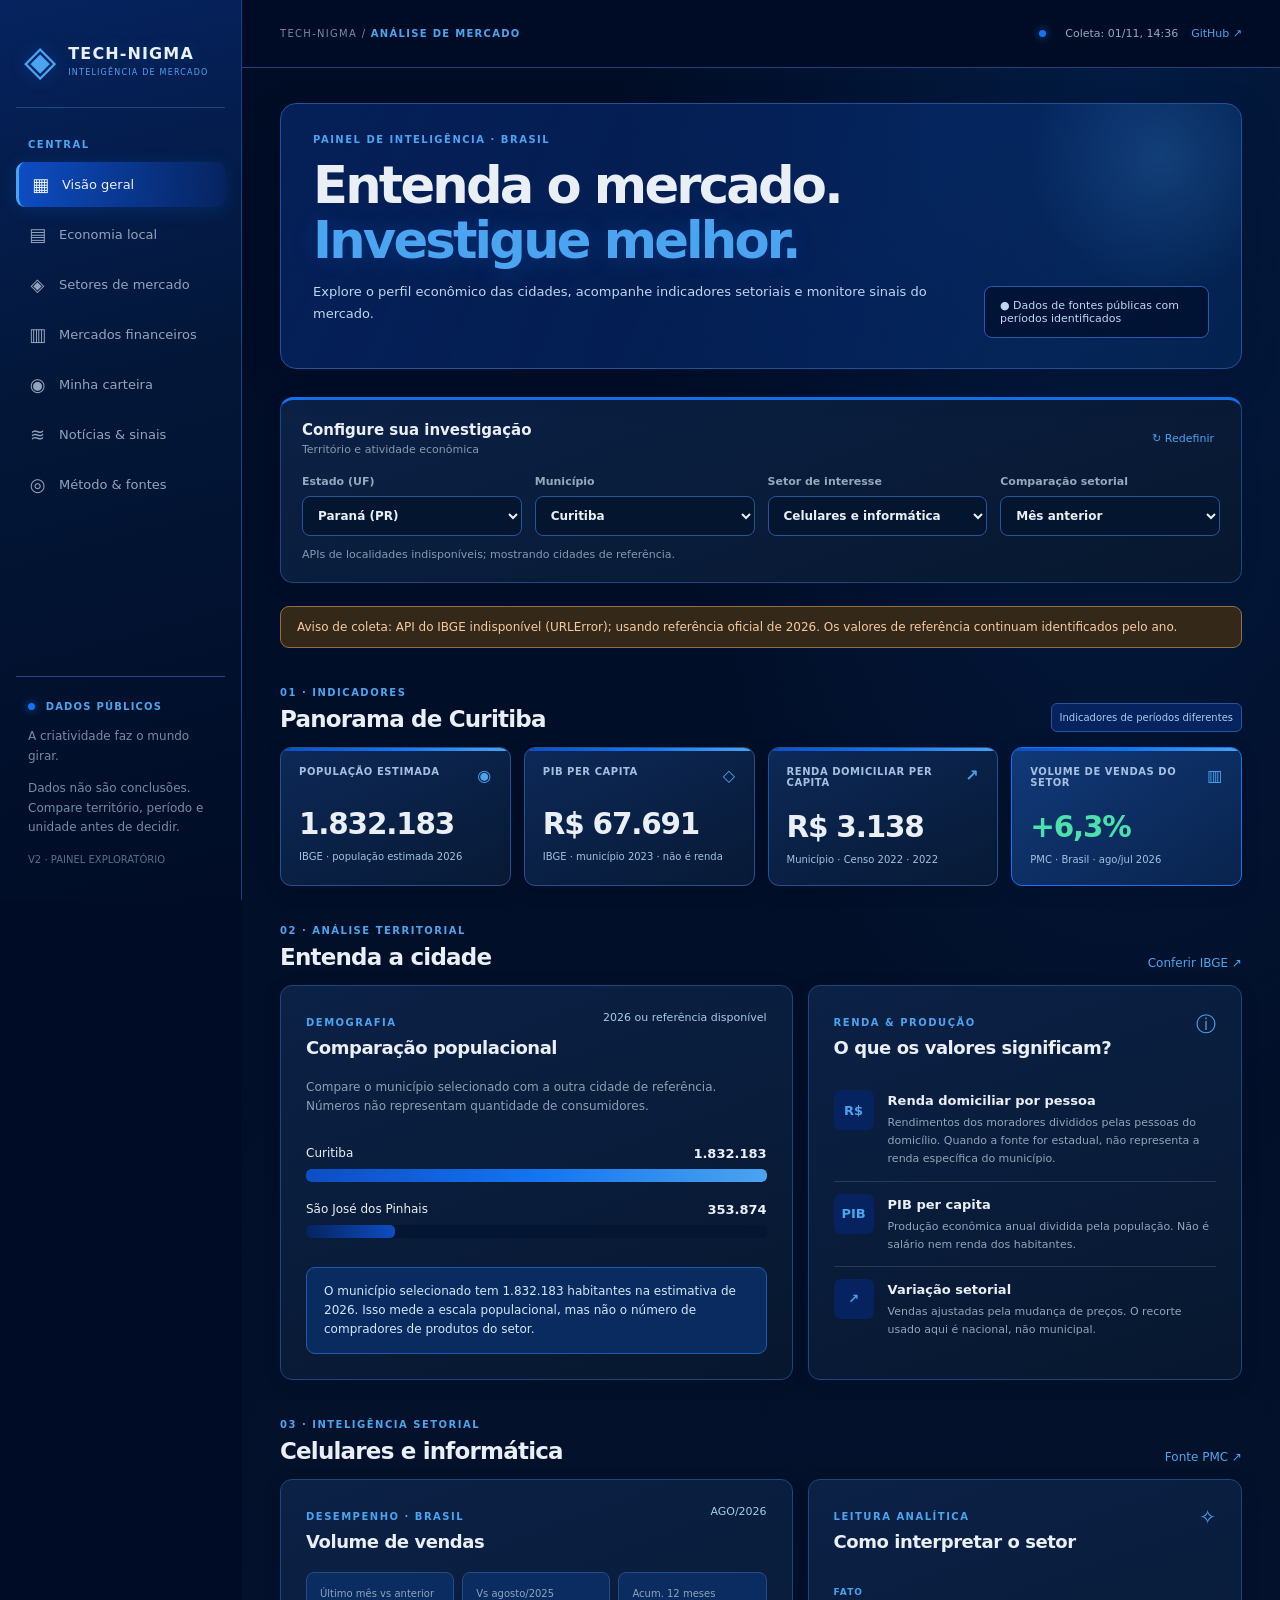
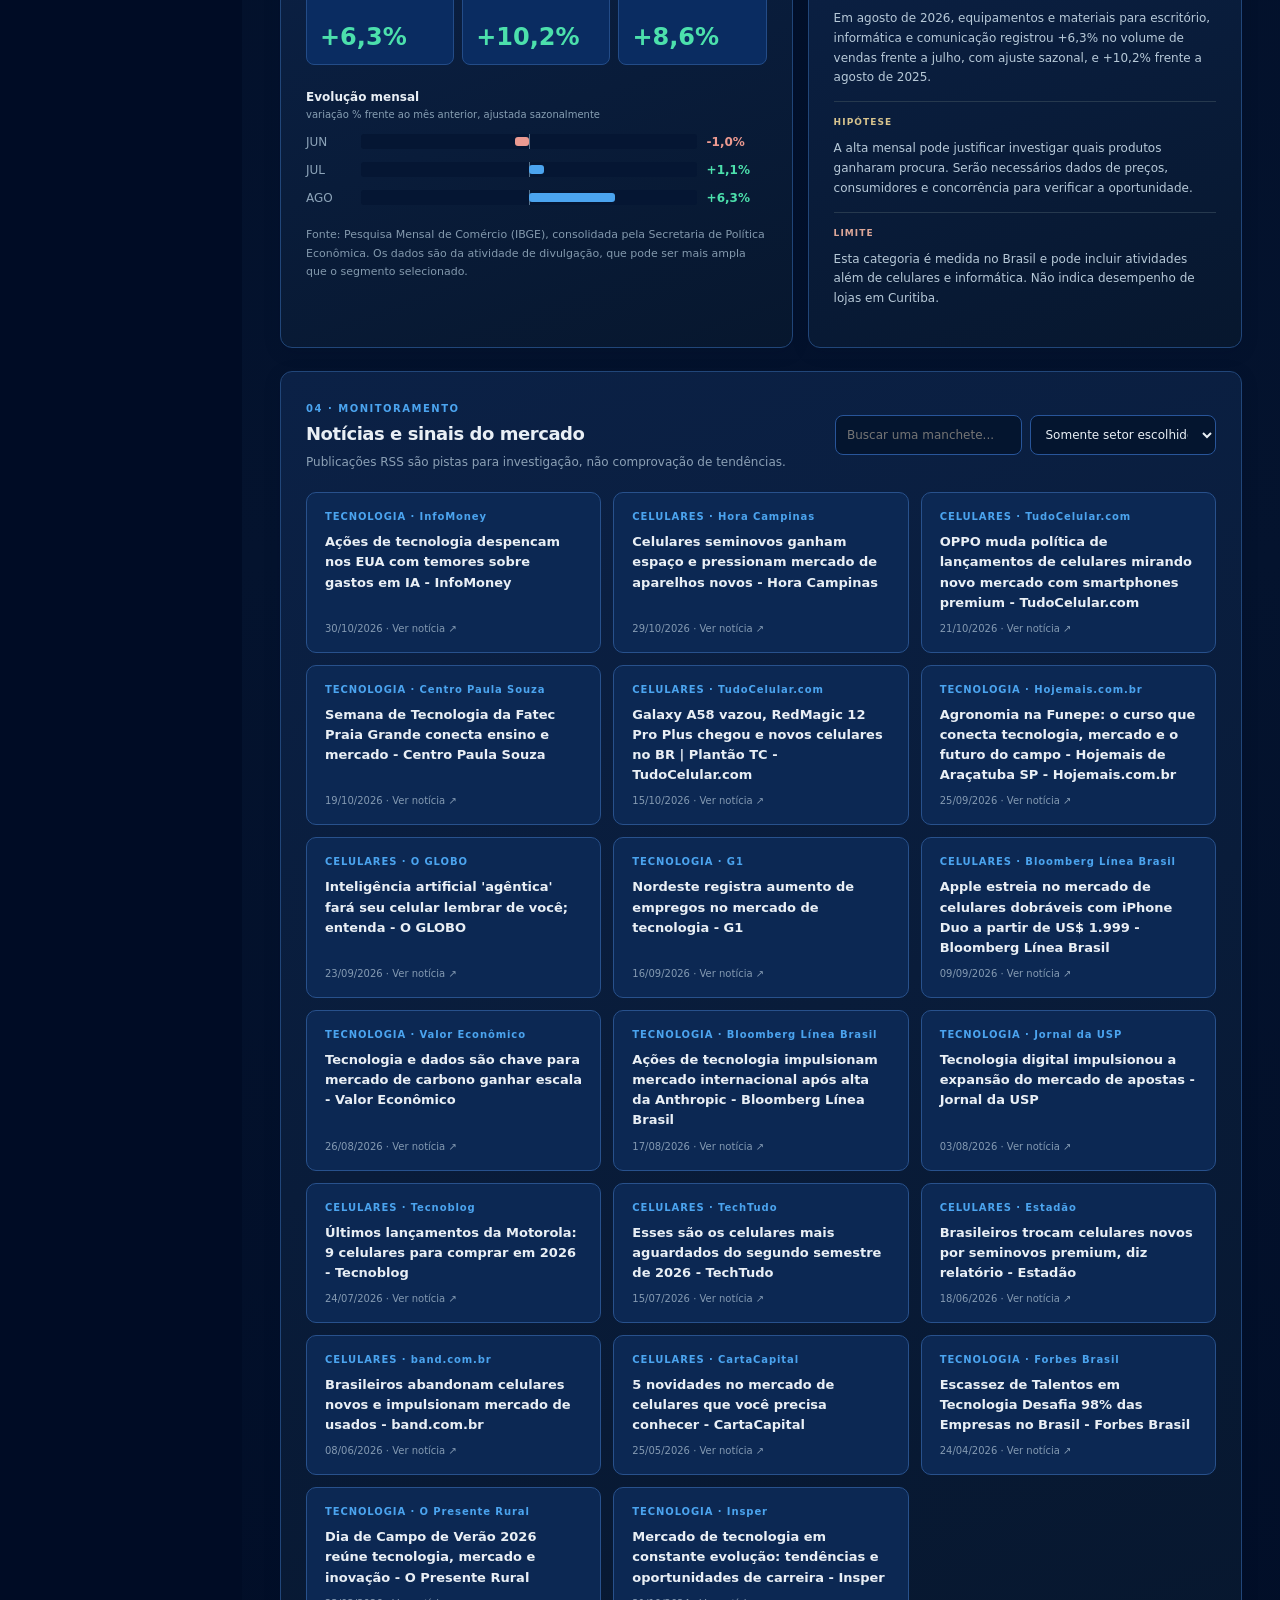
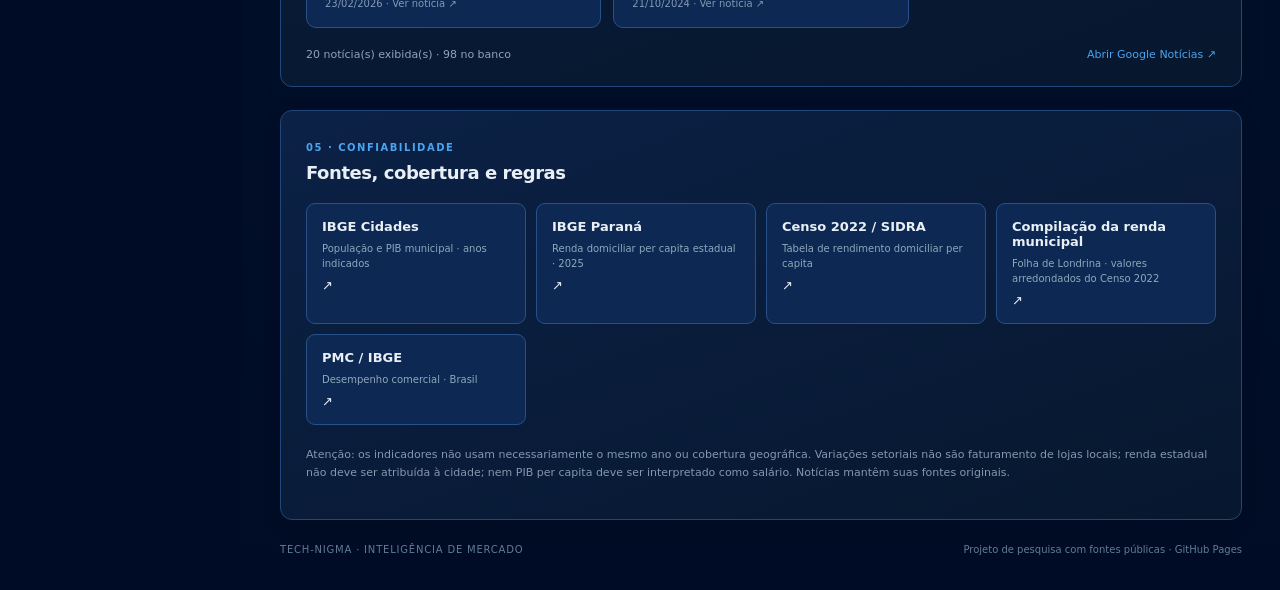
==== commit 20c88b25: "Adiciona Minha Carteira no menu da Tech-nigma" ====
--- a/index.html
+++ b/index.html
@@ -19,6 +19,7 @@
         <a href="#economia"><span>▤</span> Economia local</a>
         <a href="#setores"><span>◈</span> Setores de mercado</a>
         <a href="./site/mercados.html"><span>▥</span> Mercados financeiros</a>
+<a href="./site/carteira.html"><span>◉</span> Minha carteira</a>
         <a href="#noticias"><span>≋</span> Notícias & sinais</a>
         <a href="#metodologia"><span>◎</span> Método & fontes</a>
       </nav>
